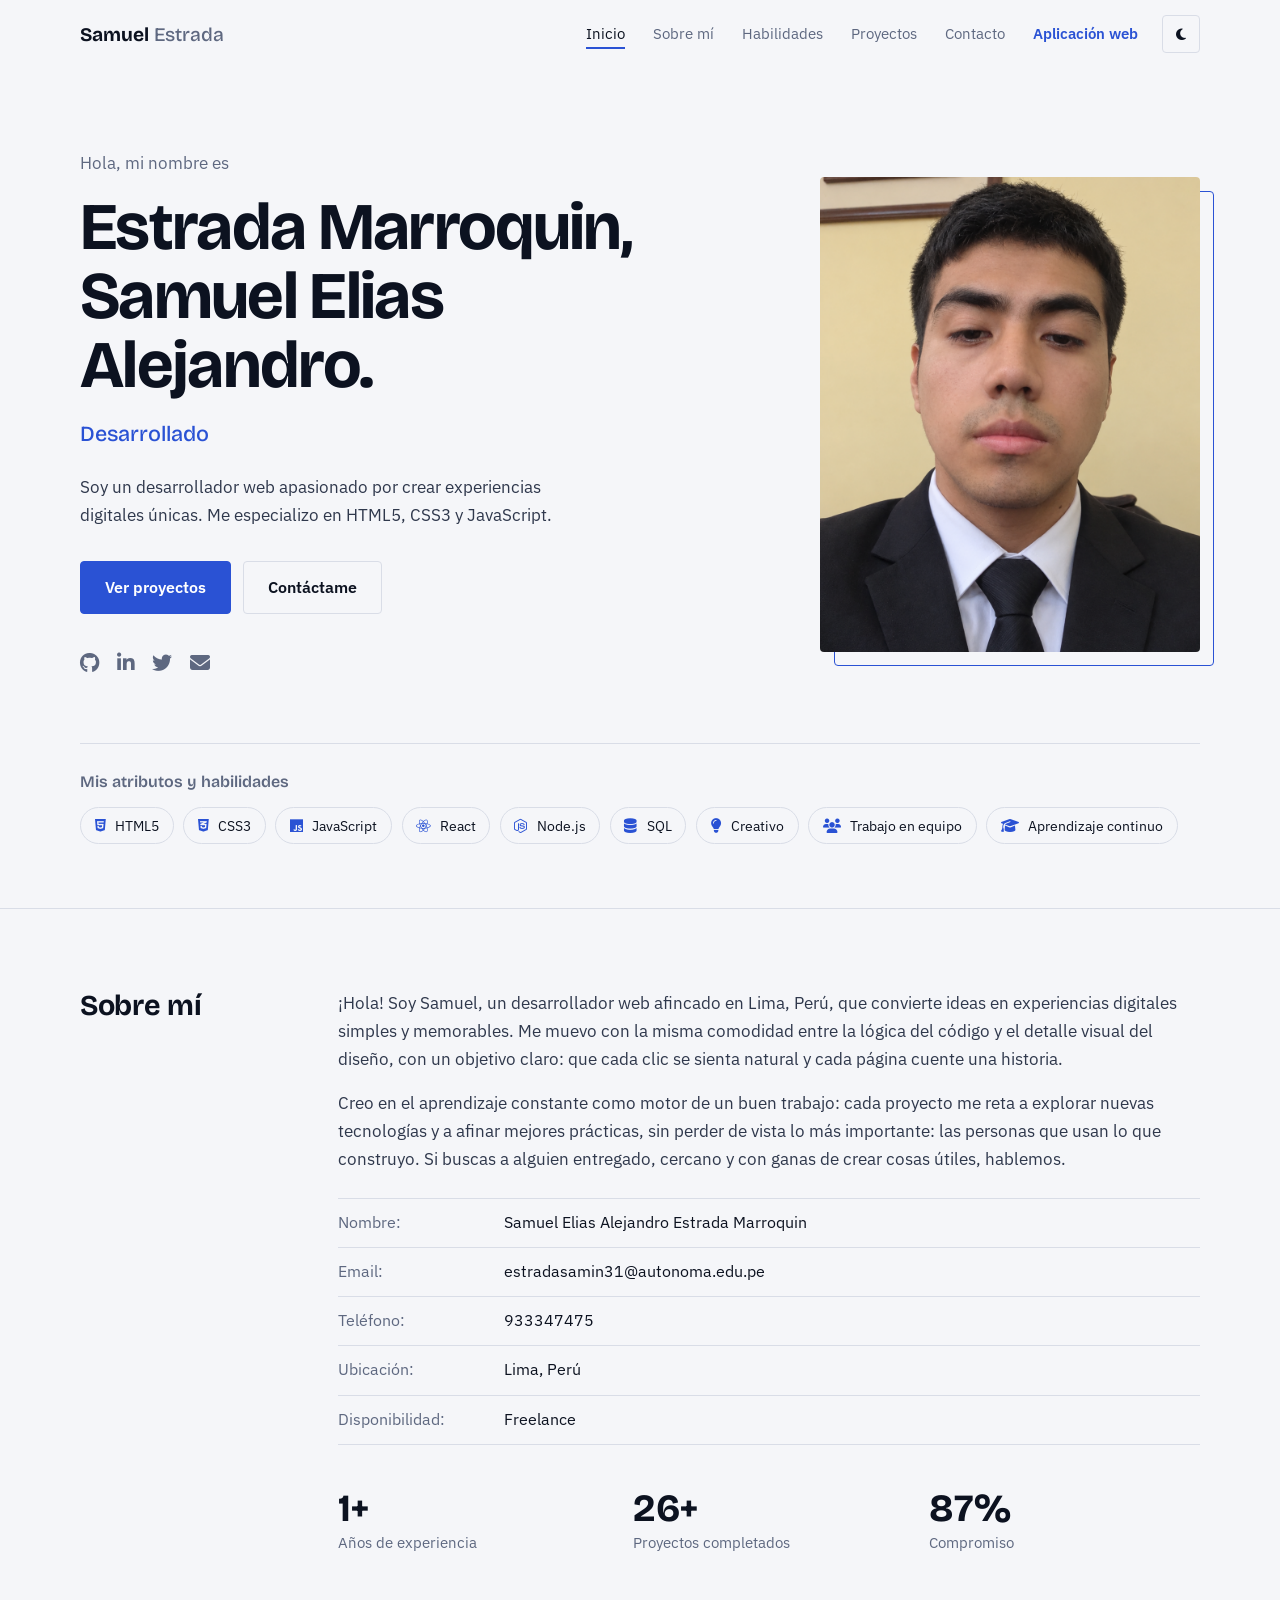
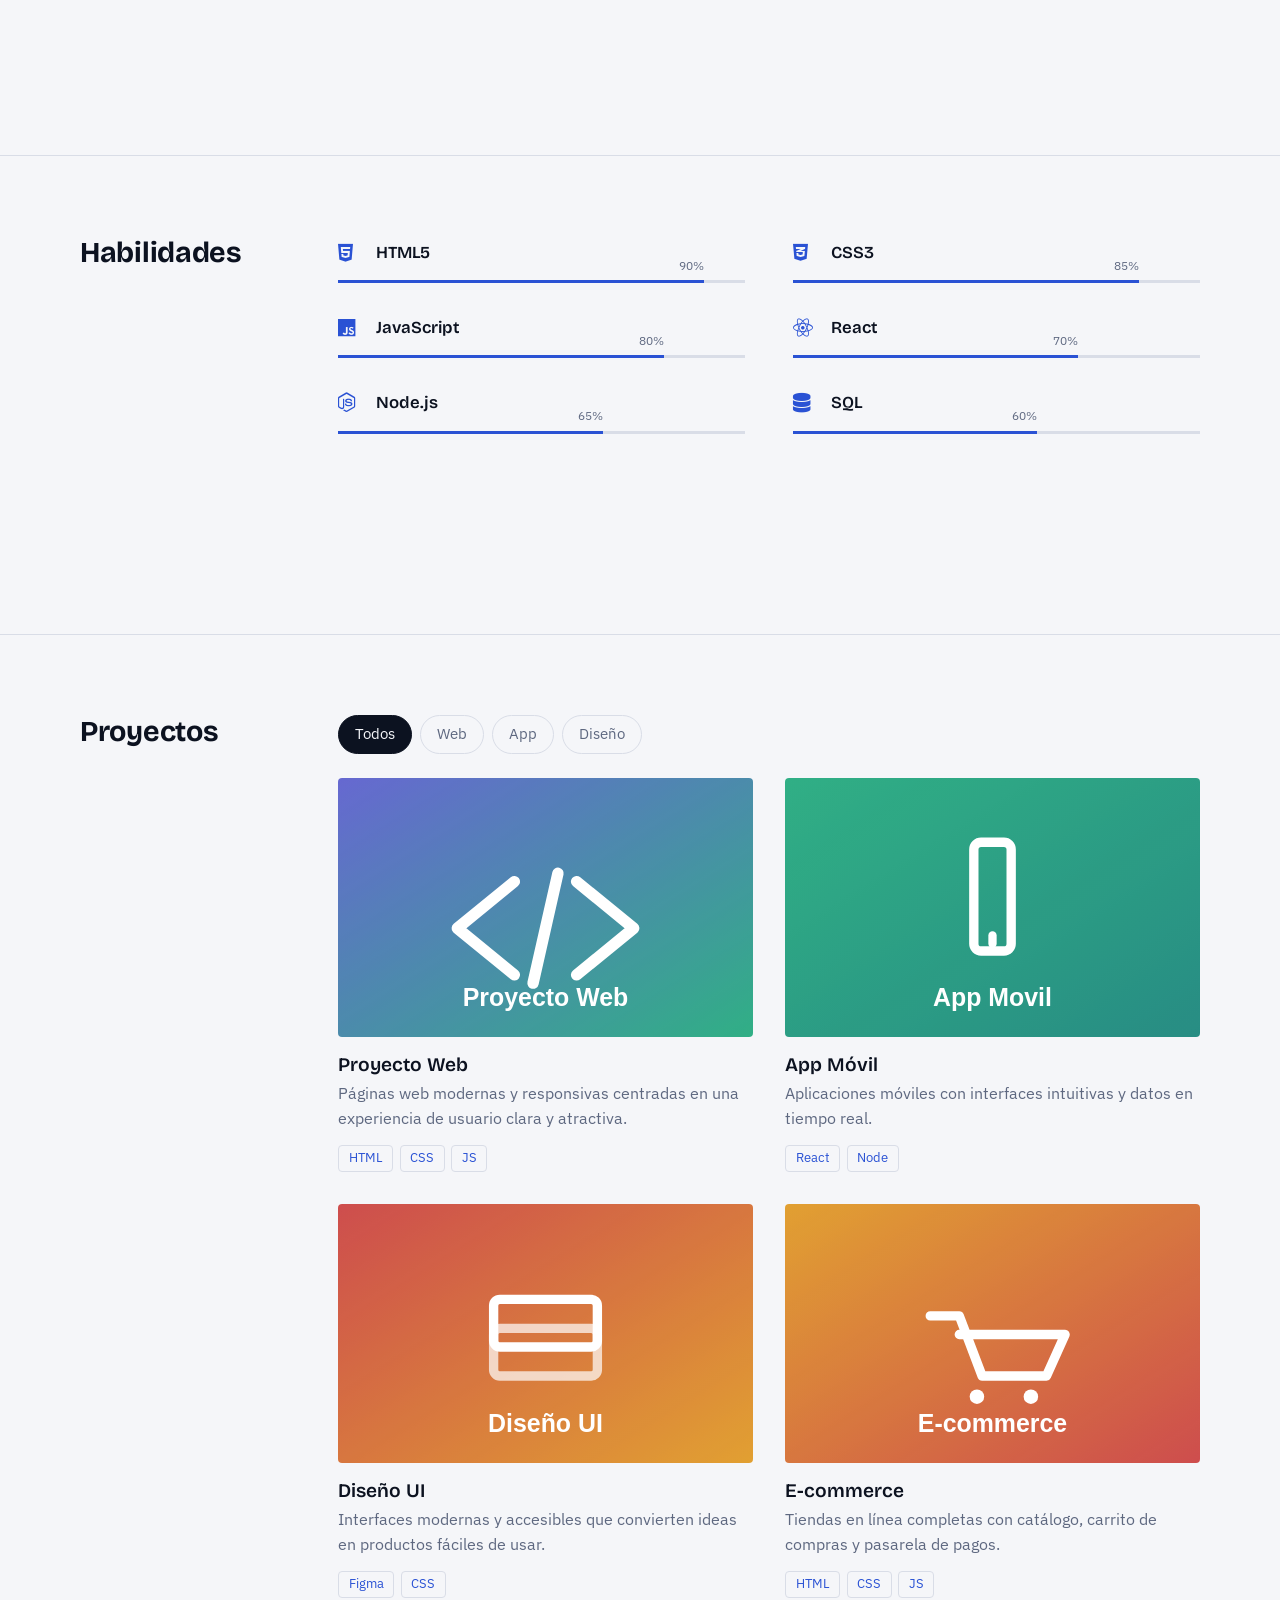
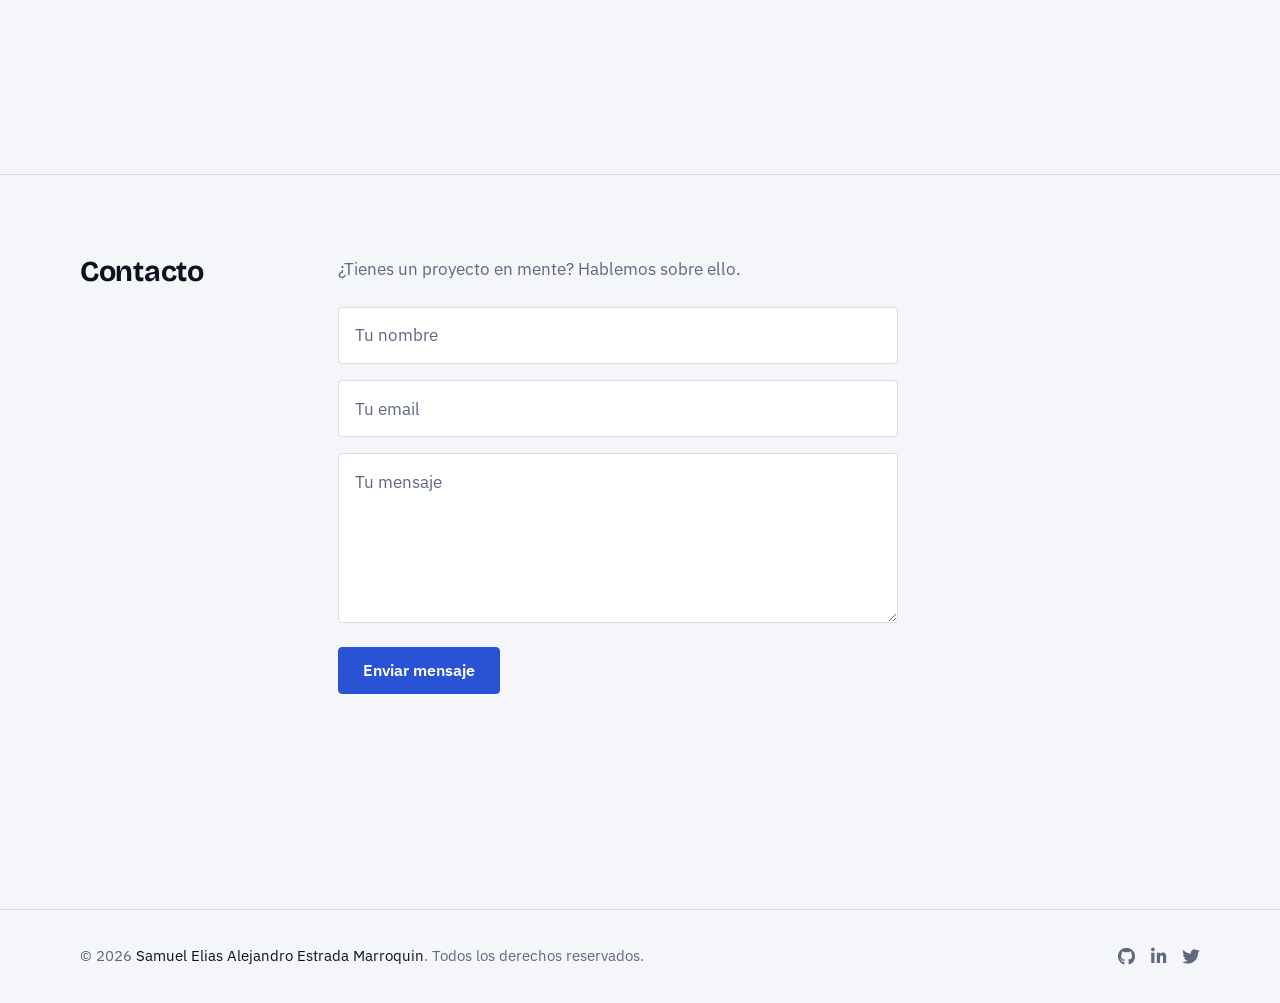
==== index.html @ d301e17f "Add files via upload" ====
<!DOCTYPE html>
<html lang="es">
<head>
  <meta charset="UTF-8">
  <meta name="viewport" content="width=device-width, initial-scale=1.0">
  <meta name="description" content="Portafolio profesional de Samuel Estrada - Desarrollador Web">
  <title>Samuel Estrada | Desarrollador web</title>
  <link rel="stylesheet" href="style.css">
  <link rel="stylesheet" href="https://cdnjs.cloudflare.com/ajax/libs/font-awesome/6.5.1/css/all.min.css">
  <link rel="preconnect" href="https://fonts.googleapis.com">
  <link href="https://fonts.googleapis.com/css2?family=Bricolage+Grotesque:wght@500;700&family=IBM+Plex+Sans:wght@400;500;600&display=swap" rel="stylesheet">
  <script>
    (function () {
      var theme = localStorage.getItem('theme');
      if (!theme && window.matchMedia('(prefers-color-scheme: light)').matches) theme = 'light';
      if (theme) document.documentElement.setAttribute('data-theme', theme);
    })();
  </script>
</head>
<body>
  <header class="header">
    <nav class="navbar container">
      <a href="#inicio" class="logo">Samuel<span>Estrada</span></a>
      <ul class="nav-links" id="nav-links">
        <li><a href="#inicio" class="active">Inicio</a></li>
        <li><a href="#sobre-mi">Sobre mí</a></li>
        <li><a href="#habilidades">Habilidades</a></li>
        <li><a href="#proyectos">Proyectos</a></li>
        <li><a href="#contacto">Contacto</a></li>
        <li><a href="login.php">Aplicación web</a></li>
      </ul>
      <button class="theme-toggle" id="theme-toggle" aria-label="Cambiar entre modo claro y oscuro">
        <i class="fas fa-sun"></i>
      </button>
      <div class="hamburger" id="hamburger">
        <span></span>
        <span></span>
        <span></span>
      </div>
    </nav>
  </header>

  <main>
    <section class="hero" id="inicio">
      <div class="container hero-content">
        <div class="hero-grid">
          <div class="hero-text">
            <p class="hero-subtitle">Hola, mi nombre es</p>
            <h1 class="hero-title">Estrada Marroquin, Samuel Elias Alejandro.</h1>
            <h2 class="hero-subtitle2" id="typewriter"></h2>
            <p class="hero-description">
              Soy un desarrollador web apasionado por crear experiencias digitales únicas.
              Me especializo en HTML5, CSS3 y JavaScript.
            </p>
            <div class="hero-buttons">
              <a href="#proyectos" class="btn btn-primary">Ver proyectos</a>
              <a href="#contacto" class="btn btn-outline">Contáctame</a>
            </div>
            <div class="hero-social">
              <a href="#" aria-label="GitHub"><i class="fab fa-github"></i></a>
              <a href="#" aria-label="LinkedIn"><i class="fab fa-linkedin-in"></i></a>
              <a href="#" aria-label="Twitter"><i class="fab fa-twitter"></i></a>
              <a href="#" aria-label="Correo"><i class="fas fa-envelope"></i></a>
            </div>
          </div>
          <div class="hero-profile">
            <div class="profile-image-container">
              <img src="foto-perfil.png"
                   alt="Foto de perfil de Samuel Elias Alejandro Estrada Marroquin"
                   onerror="this.onerror=null;this.src='data:image/svg+xml;charset=utf-8,%3Csvg xmlns=%27http://www.w3.org/2000/svg%27 width=%27500%27 height=%27500%27 viewBox=%270 0 500 500%27%3E%3Cdefs%3E%3ClinearGradient id=%27g%27 x1=%270%27 y1=%270%27 x2=%271%27 y2=%271%27%3E%3Cstop offset=%270%%27 stop-color=%27%236366f1%27/%3E%3Cstop offset=%27100%%27 stop-color=%27%2310b981%27/%3E%3C/linearGradient%3E%3C/defs%3E%3Crect width=%27500%27 height=%27500%27 fill=%27url(%23g)%27/%3E%3Ctext x=%2750%%27 y=%2750%%27 font-family=%27Arial,sans-serif%27 font-size=%27160%27 fill=%27%23ffffff%27 text-anchor=%27middle%27 dominant-baseline=%27central%27 font-weight=%27bold%27%3ESE%3C/text%3E%3C/svg%3E';">
            </div>
          </div>
        </div>
        <div class="hero-skills" id="hero-skills">
          <h3 class="hero-skills-title">Mis atributos y habilidades</h3>
          <ul class="hero-attributes">
            <li class="skill-chip"><i class="fab fa-html5"></i> HTML5</li>
            <li class="skill-chip"><i class="fab fa-css3-alt"></i> CSS3</li>
            <li class="skill-chip"><i class="fab fa-js"></i> JavaScript</li>
            <li class="skill-chip"><i class="fab fa-react"></i> React</li>
            <li class="skill-chip"><i class="fab fa-node-js"></i> Node.js</li>
            <li class="skill-chip"><i class="fas fa-database"></i> SQL</li>
            <li class="skill-chip"><i class="fas fa-lightbulb"></i> Creativo</li>
            <li class="skill-chip"><i class="fas fa-users"></i> Trabajo en equipo</li>
            <li class="skill-chip"><i class="fas fa-graduation-cap"></i> Aprendizaje continuo</li>
          </ul>
        </div>
      </div>
    </section>

    <section class="about section" id="sobre-mi">
      <div class="container">
        <h2 class="section-title">Sobre mí</h2>
        <div class="about-content">
          <div class="about-text">
            <p>
              ¡Hola! Soy Samuel, un desarrollador web afincado en Lima, Perú, que
              convierte ideas en experiencias digitales simples y memorables. Me muevo
              con la misma comodidad entre la lógica del código y el detalle visual
              del diseño, con un objetivo claro: que cada clic se sienta natural y
              cada página cuente una historia.
            </p>
            <p>
              Creo en el aprendizaje constante como motor de un buen trabajo: cada
              proyecto me reta a explorar nuevas tecnologías y a afinar mejores
              prácticas, sin perder de vista lo más importante: las personas que
              usan lo que construyo. Si buscas a alguien entregado, cercano y con
              ganas de crear cosas útiles, hablemos.
            </p>
            <div class="about-info">
              <div class="info-item">
                <span class="info-label">Nombre:</span>
                <span class="info-value">Samuel Elias Alejandro Estrada Marroquin</span>
              </div>
              <div class="info-item">
                <span class="info-label">Email:</span>
                <span class="info-value">estradasamin31@autonoma.edu.pe</span>
              </div>
              <div class="info-item">
                <span class="info-label">Teléfono:</span>
                <span class="info-value">933347475</span>
              </div>
              <div class="info-item">
                <span class="info-label">Ubicación:</span>
                <span class="info-value">Lima, Perú</span>
              </div>
              <div class="info-item">
                <span class="info-label">Disponibilidad:</span>
                <span class="info-value">Freelance</span>
              </div>
            </div>
          </div>
          <div class="about-stats">
            <div class="stat">
              <h3><span data-count="2">0</span>+</h3>
              <p>Años de experiencia</p>
            </div>
            <div class="stat">
              <h3><span data-count="30">0</span>+</h3>
              <p>Proyectos completados</p>
            </div>
            <div class="stat">
              <h3><span data-count="100">0</span>%</h3>
              <p>Compromiso</p>
            </div>
          </div>
        </div>
      </div>
    </section>

    <section class="skills section" id="habilidades">
      <div class="container">
        <h2 class="section-title">Habilidades</h2>
        <div class="skills-grid">
          <div class="skill-card">
            <div class="skill-icon"><i class="fab fa-html5"></i></div>
            <h3>HTML5</h3>
            <div class="progress-bar">
              <div class="progress" data-progress="90%">90%</div>
            </div>
          </div>
          <div class="skill-card">
            <div class="skill-icon"><i class="fab fa-css3-alt"></i></div>
            <h3>CSS3</h3>
            <div class="progress-bar">
              <div class="progress" data-progress="85%">85%</div>
            </div>
          </div>
          <div class="skill-card">
            <div class="skill-icon"><i class="fab fa-js"></i></div>
            <h3>JavaScript</h3>
            <div class="progress-bar">
              <div class="progress" data-progress="80%">80%</div>
            </div>
          </div>
          <div class="skill-card">
            <div class="skill-icon"><i class="fab fa-react"></i></div>
            <h3>React</h3>
            <div class="progress-bar">
              <div class="progress" data-progress="70%">70%</div>
            </div>
          </div>
          <div class="skill-card">
            <div class="skill-icon"><i class="fab fa-node-js"></i></div>
            <h3>Node.js</h3>
            <div class="progress-bar">
              <div class="progress" data-progress="65%">65%</div>
            </div>
          </div>
          <div class="skill-card">
            <div class="skill-icon"><i class="fas fa-database"></i></div>
            <h3>SQL</h3>
            <div class="progress-bar">
              <div class="progress" data-progress="60%">60%</div>
            </div>
          </div>
        </div>
      </div>
    </section>

    <section class="projects section" id="proyectos">
      <div class="container">
        <h2 class="section-title">Proyectos</h2>
        <div class="filter-buttons">
          <button class="filter-btn active" data-filter="todos">Todos</button>
          <button class="filter-btn" data-filter="web">Web</button>
          <button class="filter-btn" data-filter="app">App</button>
          <button class="filter-btn" data-filter="diseño">Diseño</button>
        </div>
        <div class="projects-grid">
          <div class="project-card" data-category="web">
            <div class="project-image">
              <img src="data:image/svg+xml;charset=utf-8,%3Csvg%20xmlns%3D'http%3A%2F%2Fwww.w3.org%2F2000%2Fsvg'%20width%3D'400'%20height%3D'250'%20viewBox%3D'0%200%20400%20250'%3E%3Cdefs%3E%3ClinearGradient%20id%3D'g'%20x1%3D'0'%20y1%3D'0'%20x2%3D'1'%20y2%3D'1'%3E%3Cstop%20offset%3D'0%25'%20stop-color%3D'%236366f1'%2F%3E%3Cstop%20offset%3D'100%25'%20stop-color%3D'%2310b981'%2F%3E%3C%2FlinearGradient%3E%3C%2Fdefs%3E%3Crect%20width%3D'400'%20height%3D'250'%20fill%3D'url(%23g)'%2F%3E%3Cpath%20d%3D'M170%20100%20L115%20145%20L170%20190'%20stroke%3D'%23ffffff'%20stroke-width%3D'11'%20fill%3D'none'%20stroke-linecap%3D'round'%20stroke-linejoin%3D'round'%2F%3E%3Cpath%20d%3D'M230%20100%20L285%20145%20L230%20190'%20stroke%3D'%23ffffff'%20stroke-width%3D'11'%20fill%3D'none'%20stroke-linecap%3D'round'%20stroke-linejoin%3D'round'%2F%3E%3Cpath%20d%3D'M212%2092%20L188%20198'%20stroke%3D'%23ffffff'%20stroke-width%3D'11'%20stroke-linecap%3D'round'%2F%3E%3Ctext%20x%3D'50%25'%20y%3D'220'%20font-family%3D'Arial%2Csans-serif'%20font-size%3D'24'%20fill%3D'%23ffffff'%20text-anchor%3D'middle'%20font-weight%3D'bold'%3EProyecto%20Web%3C%2Ftext%3E%3C%2Fsvg%3E" alt="Proyecto Web">
              <div class="project-overlay">
                <div class="overlay-links">
                  <a href="#" aria-label="Ver código"><i class="fab fa-github"></i></a>
                  <a href="#" aria-label="Ver demo"><i class="fas fa-external-link-alt"></i></a>
                </div>
              </div>
            </div>
            <div class="project-info">
              <h3>Proyecto Web</h3>
              <p>Páginas web modernas y responsivas centradas en una experiencia de usuario clara y atractiva.</p>
              <div class="project-tags">
                <span>HTML</span><span>CSS</span><span>JS</span>
              </div>
            </div>
          </div>
          <div class="project-card" data-category="app">
            <div class="project-image">
              <img src="data:image/svg+xml;charset=utf-8,%3Csvg%20xmlns%3D'http%3A%2F%2Fwww.w3.org%2F2000%2Fsvg'%20width%3D'400'%20height%3D'250'%20viewBox%3D'0%200%20400%20250'%3E%3Cdefs%3E%3ClinearGradient%20id%3D'g'%20x1%3D'0'%20y1%3D'0'%20x2%3D'1'%20y2%3D'1'%3E%3Cstop%20offset%3D'0%25'%20stop-color%3D'%2310b981'%2F%3E%3Cstop%20offset%3D'100%25'%20stop-color%3D'%230d9488'%2F%3E%3C%2FlinearGradient%3E%3C%2Fdefs%3E%3Crect%20width%3D'400'%20height%3D'250'%20fill%3D'url(%23g)'%2F%3E%3Crect%20x%3D'182'%20y%3D'62'%20width%3D'36'%20height%3D'105'%20rx%3D'7'%20fill%3D'none'%20stroke%3D'%23ffffff'%20stroke-width%3D'9'%2F%3E%3Cline%20x1%3D'200'%20y1%3D'152'%20x2%3D'200'%20y2%3D'160'%20stroke%3D'%23ffffff'%20stroke-width%3D'8'%20stroke-linecap%3D'round'%2F%3E%3Ctext%20x%3D'50%25'%20y%3D'220'%20font-family%3D'Arial%2Csans-serif'%20font-size%3D'24'%20fill%3D'%23ffffff'%20text-anchor%3D'middle'%20font-weight%3D'bold'%3EApp%20Movil%3C%2Ftext%3E%3C%2Fsvg%3E" alt="App Móvil">
              <div class="project-overlay">
                <div class="overlay-links">
                  <a href="#" aria-label="Ver código"><i class="fab fa-github"></i></a>
                  <a href="#" aria-label="Ver demo"><i class="fas fa-external-link-alt"></i></a>
                </div>
              </div>
            </div>
            <div class="project-info">
              <h3>App Móvil</h3>
              <p>Aplicaciones móviles con interfaces intuitivas y datos en tiempo real.</p>
              <div class="project-tags">
                <span>React</span><span>Node</span>
              </div>
            </div>
          </div>
          <div class="project-card" data-category="diseño">
            <div class="project-image">
              <img src="data:image/svg+xml;charset=utf-8,%3Csvg%20xmlns%3D'http%3A%2F%2Fwww.w3.org%2F2000%2Fsvg'%20width%3D'400'%20height%3D'250'%20viewBox%3D'0%200%20400%20250'%3E%3Cdefs%3E%3ClinearGradient%20id%3D'g'%20x1%3D'0'%20y1%3D'0'%20x2%3D'1'%20y2%3D'1'%3E%3Cstop%20offset%3D'0%25'%20stop-color%3D'%23ef4444'%2F%3E%3Cstop%20offset%3D'100%25'%20stop-color%3D'%23f59e0b'%2F%3E%3C%2FlinearGradient%3E%3C%2Fdefs%3E%3Crect%20width%3D'400'%20height%3D'250'%20fill%3D'url(%23g)'%2F%3E%3Crect%20x%3D'150'%20y%3D'92'%20width%3D'100'%20height%3D'46'%20rx%3D'6'%20fill%3D'none'%20stroke%3D'%23ffffff'%20stroke-width%3D'9'%2F%3E%3Crect%20x%3D'150'%20y%3D'120'%20width%3D'100'%20height%3D'46'%20rx%3D'6'%20fill%3D'none'%20stroke%3D'%23ffffff'%20stroke-width%3D'9'%20opacity%3D'0.7'%2F%3E%3Ctext%20x%3D'50%25'%20y%3D'220'%20font-family%3D'Arial%2Csans-serif'%20font-size%3D'24'%20fill%3D'%23ffffff'%20text-anchor%3D'middle'%20font-weight%3D'bold'%3EDise%C3%B1o%20UI%3C%2Ftext%3E%3C%2Fsvg%3E" alt="Diseño UI">
              <div class="project-overlay">
                <div class="overlay-links">
                  <a href="#" aria-label="Ver código"><i class="fab fa-github"></i></a>
                  <a href="#" aria-label="Ver demo"><i class="fas fa-external-link-alt"></i></a>
                </div>
              </div>
            </div>
            <div class="project-info">
              <h3>Diseño UI</h3>
              <p>Interfaces modernas y accesibles que convierten ideas en productos fáciles de usar.</p>
              <div class="project-tags">
                <span>Figma</span><span>CSS</span>
              </div>
            </div>
          </div>
          <div class="project-card" data-category="web">
            <div class="project-image">
              <img src="data:image/svg+xml;charset=utf-8,%3Csvg%20xmlns%3D'http%3A%2F%2Fwww.w3.org%2F2000%2Fsvg'%20width%3D'400'%20height%3D'250'%20viewBox%3D'0%200%20400%20250'%3E%3Cdefs%3E%3ClinearGradient%20id%3D'g'%20x1%3D'0'%20y1%3D'0'%20x2%3D'1'%20y2%3D'1'%3E%3Cstop%20offset%3D'0%25'%20stop-color%3D'%23f59e0b'%2F%3E%3Cstop%20offset%3D'100%25'%20stop-color%3D'%23ef4444'%2F%3E%3C%2FlinearGradient%3E%3C%2Fdefs%3E%3Crect%20width%3D'400'%20height%3D'250'%20fill%3D'url(%23g)'%2F%3E%3Cpath%20d%3D'M140%20108%20h28%20l22%2058%20h62%20l18%20-40%20h-102'%20fill%3D'none'%20stroke%3D'%23ffffff'%20stroke-width%3D'9'%20stroke-linecap%3D'round'%20stroke-linejoin%3D'round'%2F%3E%3Ccircle%20cx%3D'185'%20cy%3D'186'%20r%3D'7'%20fill%3D'%23ffffff'%2F%3E%3Ccircle%20cx%3D'237'%20cy%3D'186'%20r%3D'7'%20fill%3D'%23ffffff'%2F%3E%3Ctext%20x%3D'50%25'%20y%3D'220'%20font-family%3D'Arial%2Csans-serif'%20font-size%3D'24'%20fill%3D'%23ffffff'%20text-anchor%3D'middle'%20font-weight%3D'bold'%3EE-commerce%3C%2Ftext%3E%3C%2Fsvg%3E" alt="E-commerce">
              <div class="project-overlay">
                <div class="overlay-links">
                  <a href="#" aria-label="Ver código"><i class="fab fa-github"></i></a>
                  <a href="#" aria-label="Ver demo"><i class="fas fa-external-link-alt"></i></a>
                </div>
              </div>
            </div>
            <div class="project-info">
              <h3>E-commerce</h3>
              <p>Tiendas en línea completas con catálogo, carrito de compras y pasarela de pagos.</p>
              <div class="project-tags">
                <span>HTML</span><span>CSS</span><span>JS</span>
              </div>
            </div>
          </div>
        </div>
      </div>
    </section>

    <section class="contact section" id="contacto">
      <div class="container">
        <h2 class="section-title">Contacto</h2>
        <p class="contact-subtitle">¿Tienes un proyecto en mente? Hablemos sobre ello.</p>
        <form class="contact-form" id="contact-form">
          <div class="form-group">
            <input type="text" id="nombre" placeholder="Tu nombre" required>
          </div>
          <div class="form-group">
            <input type="email" id="email" placeholder="Tu email" required>
          </div>
          <div class="form-group">
            <textarea id="mensaje" placeholder="Tu mensaje" rows="5" required></textarea>
          </div>
          <button type="submit" class="btn btn-primary">Enviar mensaje</button>
          <p class="form-message" id="form-message"></p>
        </form>
      </div>
    </section>
  </main>

  <footer class="footer">
    <div class="container">
      <p>&copy; 2026 <span>Samuel Elias Alejandro Estrada Marroquin</span>. Todos los derechos reservados.</p>
      <div class="footer-social">
        <a href="#" aria-label="GitHub"><i class="fab fa-github"></i></a>
        <a href="#" aria-label="LinkedIn"><i class="fab fa-linkedin-in"></i></a>
        <a href="#" aria-label="Twitter"><i class="fab fa-twitter"></i></a>
      </div>
    </div>
  </footer>

  <button class="scroll-top" id="scroll-top" aria-label="Volver arriba">
    <i class="fas fa-arrow-up"></i>
  </button>

  <script src="script.js"></script>
</body>
</html>
---- style.css ----
/* Portafolio · Samuel Estrada */
:root{
  --bg:#0c1220; --surface:#131b2e; --line:#26324b;
  --heading:#f3f5fa; --text:#c4cbdb; --muted:#8893ab;
  --accent:#8fb0ff; --on-accent:#0c1220;
  --font-display:'Bricolage Grotesque','Segoe UI',system-ui,sans-serif;
  --font-body:'IBM Plex Sans','Segoe UI',system-ui,sans-serif;
  --r:4px; --w:1120px;
}
[data-theme="light"]{
  --bg:#f5f6f9; --surface:#ffffff; --line:#d9dde7;
  --heading:#0c1220; --text:#2f384c; --muted:#5e6880;
  --accent:#2a52d4; --on-accent:#ffffff;
}
*{margin:0;padding:0;box-sizing:border-box}
html{scroll-behavior:smooth;scroll-padding-top:72px}
body{font:400 1.0625rem/1.65 var(--font-body);background:var(--bg);color:var(--text);-webkit-font-smoothing:antialiased}
a{color:inherit;text-decoration:none}
ul{list-style:none}
img{max-width:100%;display:block}
:focus-visible{outline:2px solid var(--accent);outline-offset:3px}
.container{width:min(var(--w),100% - 3rem);margin-inline:auto}

/* Cabecera */
.header{position:sticky;top:0;z-index:50;background:var(--bg);border-bottom:1px solid transparent}
.header.scrolled{border-bottom-color:var(--line)}
.navbar{display:flex;align-items:center;gap:1.5rem;height:68px}
.logo{font:700 1.2rem var(--font-display);color:var(--heading);margin-right:auto}
.logo span{font-weight:500;color:var(--muted);margin-left:.3rem}
.nav-links{display:flex;gap:1.75rem;font-size:.95rem}
.nav-links a{color:var(--muted);padding:.25rem 0;border-bottom:2px solid transparent}
.nav-links a:hover,.nav-links a.active{color:var(--heading);border-bottom-color:var(--accent)}
.nav-links li:last-child a{color:var(--accent);font-weight:600}
.theme-toggle{background:none;border:1px solid var(--line);color:var(--heading);width:38px;height:38px;border-radius:var(--r);cursor:pointer}
.hamburger{display:none;flex-direction:column;gap:5px;cursor:pointer;padding:6px}
.hamburger span{width:22px;height:2px;background:var(--heading);transition:transform .2s}

/* Portada */
.hero{padding:5rem 0 4rem}
.hero-grid{display:grid;grid-template-columns:1.5fr 1fr;gap:4rem;align-items:center}
.hero-subtitle{color:var(--muted);margin-bottom:1rem}
.hero-title{font:700 clamp(2.4rem,5.2vw,4.4rem)/1.04 var(--font-display);color:var(--heading);letter-spacing:-.025em;margin-bottom:1.25rem}
.hero-subtitle2{font:500 1.35rem var(--font-display);color:var(--accent);min-height:2rem;margin-bottom:1.25rem}
.hero-description{max-width:52ch;margin-bottom:2rem}
.hero-buttons{display:flex;flex-wrap:wrap;gap:.75rem;margin-bottom:2rem}
.btn{display:inline-block;padding:.8rem 1.5rem;border-radius:var(--r);font-weight:600;font-size:.98rem;border:1px solid var(--accent);cursor:pointer;font-family:inherit}
.btn-primary{background:var(--accent);color:var(--on-accent)}
.btn-primary:hover{filter:brightness(1.08)}
.btn-outline{background:none;color:var(--heading);border-color:var(--line)}
.btn-outline:hover{border-color:var(--accent)}
.hero-social{display:flex;gap:1.1rem;font-size:1.25rem}
.hero-social a{color:var(--muted)}
.hero-social a:hover{color:var(--accent)}
.profile-image-container{position:relative;aspect-ratio:4/5;max-width:380px;margin-left:auto;border-radius:var(--r);background:var(--surface)}
.profile-image-container::after{content:"";position:absolute;inset:14px -14px -14px 14px;border:1px solid var(--accent);border-radius:var(--r);z-index:0}
.profile-image-container img{position:relative;z-index:1;width:100%;height:100%;object-fit:cover;border-radius:var(--r)}
.hero-skills{margin-top:4rem;padding-top:1.75rem;border-top:1px solid var(--line)}
.hero-skills-title{font:600 1rem var(--font-display);color:var(--muted);margin-bottom:1rem}
.hero-attributes{display:flex;flex-wrap:wrap;gap:.6rem}
.skill-chip{border:1px solid var(--line);padding:.35rem .85rem;border-radius:999px;font-size:.9rem;color:var(--heading)}
.skill-chip i{color:var(--accent);margin-right:.4rem}

/* Secciones: título a la izquierda, contenido a la derecha */
.section{padding:5rem 0;border-top:1px solid var(--line)}
.section>.container{display:grid;grid-template-columns:210px 1fr;column-gap:3rem;row-gap:1.5rem}
.section>.container>*{grid-column:2}
.section>.container>.section-title{grid-column:1;grid-row:1/span 6;position:sticky;top:96px;align-self:start}
.section-title{font:700 1.8rem/1.15 var(--font-display);color:var(--heading);letter-spacing:-.01em}

/* Sobre mí */
.about-content{display:grid;gap:2.5rem}
.about-text p+p{margin-top:1rem}
.about-info{margin-top:1.5rem;border-top:1px solid var(--line)}
.info-item{display:grid;grid-template-columns:150px 1fr;gap:1rem;padding:.7rem 0;border-bottom:1px solid var(--line);font-size:.98rem}
.info-label{color:var(--muted)}
.info-value{color:var(--heading)}
.about-stats{display:grid;grid-template-columns:repeat(3,1fr);gap:1.5rem}
.stat h3{font:700 2.4rem var(--font-display);color:var(--heading)}
.stat p{color:var(--muted);font-size:.92rem}

/* Habilidades */
.skills-grid{display:grid;grid-template-columns:repeat(2,1fr);gap:1.75rem 3rem}
.skill-card{display:grid;grid-template-columns:auto 1fr;align-items:center;column-gap:.8rem;row-gap:.7rem}
.skill-icon{color:var(--accent);font-size:1.25rem;width:1.6rem}
.skill-card h3{font:600 1.05rem var(--font-display);color:var(--heading)}
.progress-bar{grid-column:1/-1;height:3px;background:var(--line);position:relative;overflow:visible}
.progress{height:100%;width:0;background:var(--accent);position:relative;transition:width 1s ease;font-size:0}
.progress::after{content:attr(data-progress);position:absolute;right:0;bottom:8px;font-size:.78rem;color:var(--muted)}

/* Proyectos */
.filter-buttons{display:flex;flex-wrap:wrap;gap:.5rem}
.filter-btn{background:none;border:1px solid var(--line);color:var(--muted);padding:.4rem 1rem;border-radius:999px;font:inherit;font-size:.92rem;cursor:pointer}
.filter-btn:hover{color:var(--heading)}
.filter-btn.active{background:var(--heading);border-color:var(--heading);color:var(--bg)}
.projects-grid{display:grid;grid-template-columns:repeat(2,1fr);gap:2rem}
.project-card.hide{display:none}
.project-image{position:relative;aspect-ratio:16/10;overflow:hidden;border-radius:var(--r);background:var(--surface)}
.project-image img{width:100%;height:100%;object-fit:cover;filter:saturate(.75)}
.project-overlay{position:absolute;inset:0;display:flex;align-items:flex-end;justify-content:flex-end;padding:.9rem;opacity:0;background:linear-gradient(to top,rgba(12,18,32,.75),transparent 60%);transition:opacity .2s}
.project-card:hover .project-overlay,.project-card:focus-within .project-overlay{opacity:1}
.overlay-links{display:flex;gap:.6rem}
.overlay-links a{display:grid;place-items:center;width:36px;height:36px;border-radius:var(--r);background:var(--bg);color:var(--heading)}
.project-info{padding-top:1rem}
.project-info h3{font:600 1.2rem var(--font-display);color:var(--heading);margin-bottom:.3rem}
.project-info p{font-size:.97rem;color:var(--muted)}
.project-tags{display:flex;flex-wrap:wrap;gap:.4rem;margin-top:.8rem}
.project-tags span{font-size:.82rem;color:var(--accent);border:1px solid var(--line);padding:.1rem .6rem;border-radius:var(--r)}

/* Contacto */
.contact-subtitle{color:var(--muted)}
.contact-form{display:grid;gap:1rem;max-width:560px}
.contact-form input,.contact-form textarea{width:100%;padding:.85rem 1rem;background:var(--surface);border:1px solid var(--line);border-radius:var(--r);color:var(--heading);font:inherit}
.contact-form input::placeholder,.contact-form textarea::placeholder{color:var(--muted)}
.contact-form input:focus,.contact-form textarea:focus{outline:none;border-color:var(--accent)}
.contact-form .btn{justify-self:start}
.form-message{min-height:1.4rem;font-size:.95rem}

/* Pie y botón de subir */
.footer{border-top:1px solid var(--line);padding:2rem 0;font-size:.92rem;color:var(--muted)}
.footer .container{display:flex;flex-wrap:wrap;gap:1rem;justify-content:space-between;align-items:center}
.footer span{color:var(--heading)}
.footer-social{display:flex;gap:1rem;font-size:1.1rem}
.footer-social a:hover{color:var(--accent)}
.scroll-top{position:fixed;right:1.25rem;bottom:1.25rem;width:42px;height:42px;border-radius:var(--r);border:1px solid var(--line);background:var(--surface);color:var(--heading);cursor:pointer;opacity:0;pointer-events:none;transition:opacity .2s}
.scroll-top.visible{opacity:1;pointer-events:auto}

/* Adaptable */
@media (max-width:900px){
  .section>.container{display:block}
  .section>.container>*+*{margin-top:1.5rem}
  .section>.container>.section-title{position:static;margin-bottom:1.75rem}
  .hero-grid{grid-template-columns:1fr;gap:3rem}
  .profile-image-container{margin:0 14px 0 0;max-width:300px}
  .hamburger{display:flex}
  .nav-links{display:none;position:absolute;top:68px;left:0;right:0;flex-direction:column;gap:0;background:var(--bg);border-bottom:1px solid var(--line);padding:.5rem 1.5rem 1rem}
  .nav-links.open{display:flex}
  .nav-links a{display:block;padding:.7rem 0}
  .skills-grid,.projects-grid{grid-template-columns:1fr}
  .info-item{grid-template-columns:110px 1fr}
}
@media (prefers-reduced-motion:reduce){
  html{scroll-behavior:auto}
  *{transition:none !important}
}
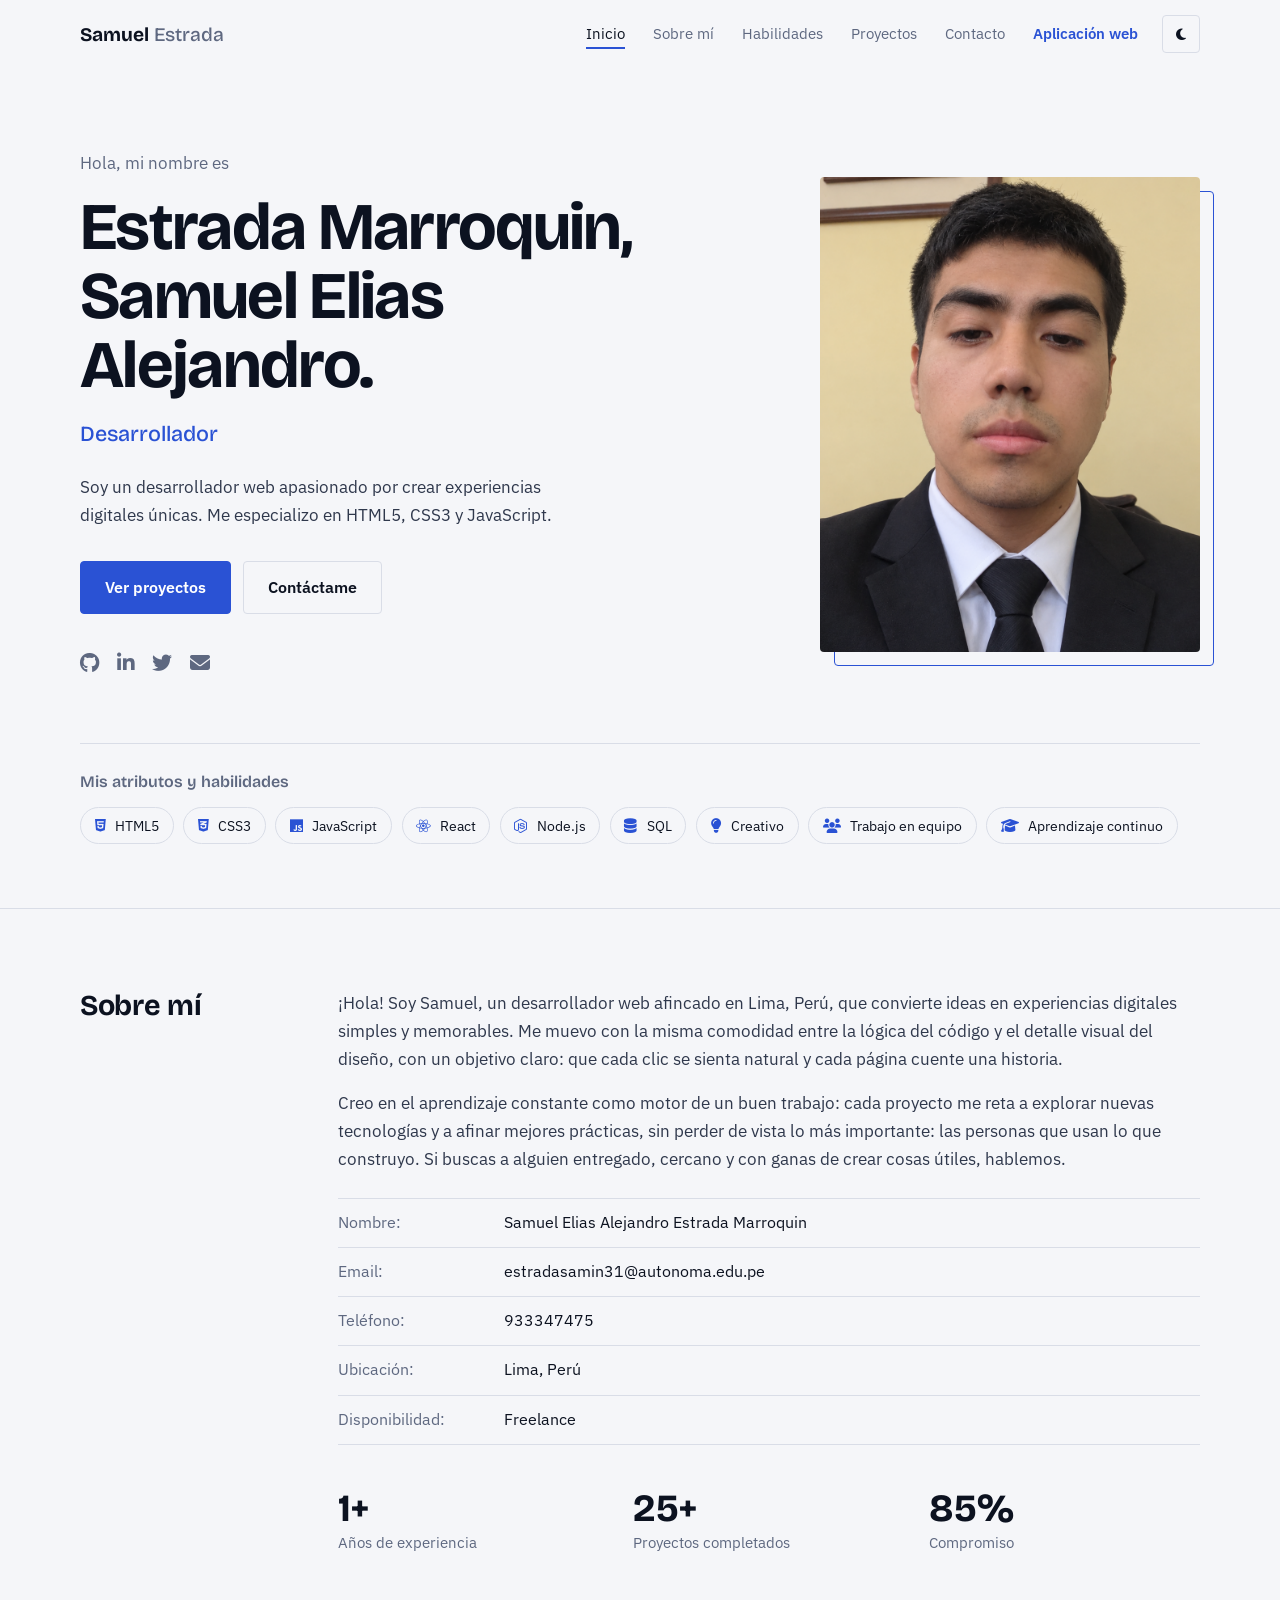
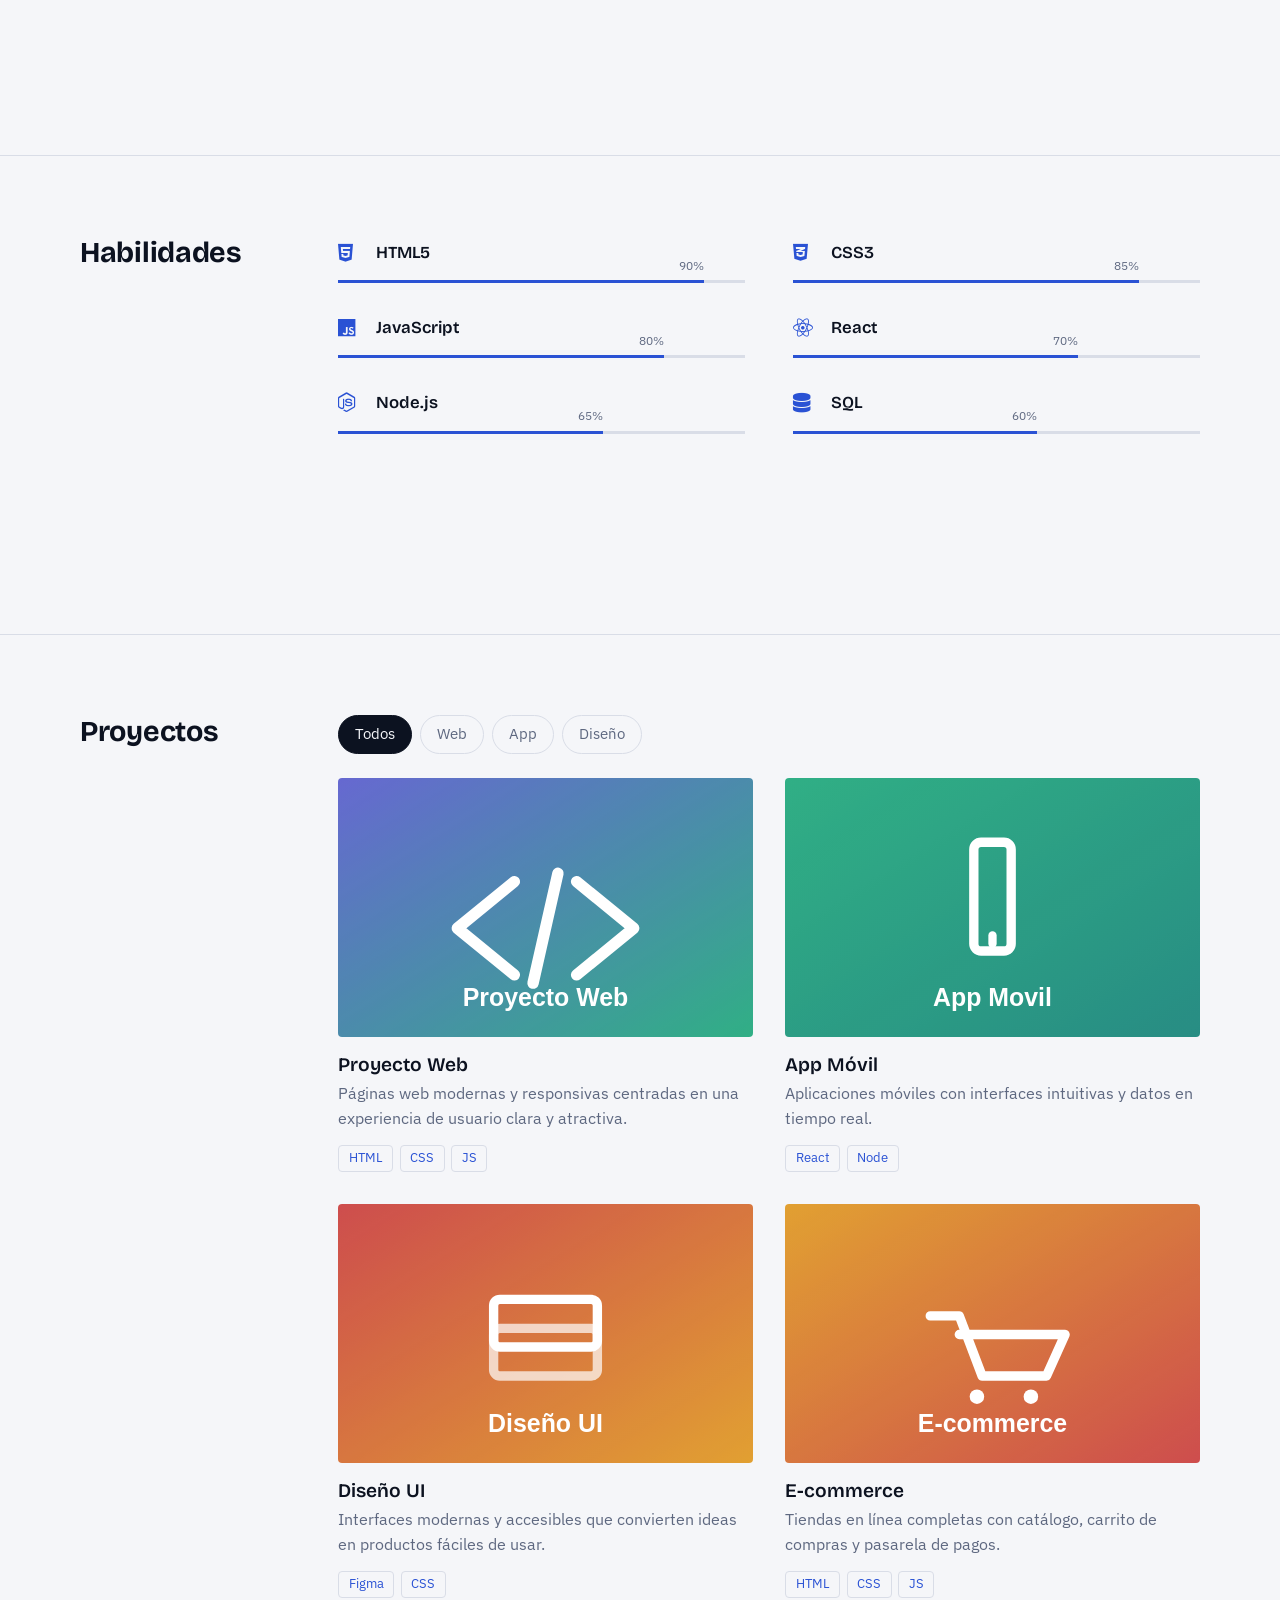
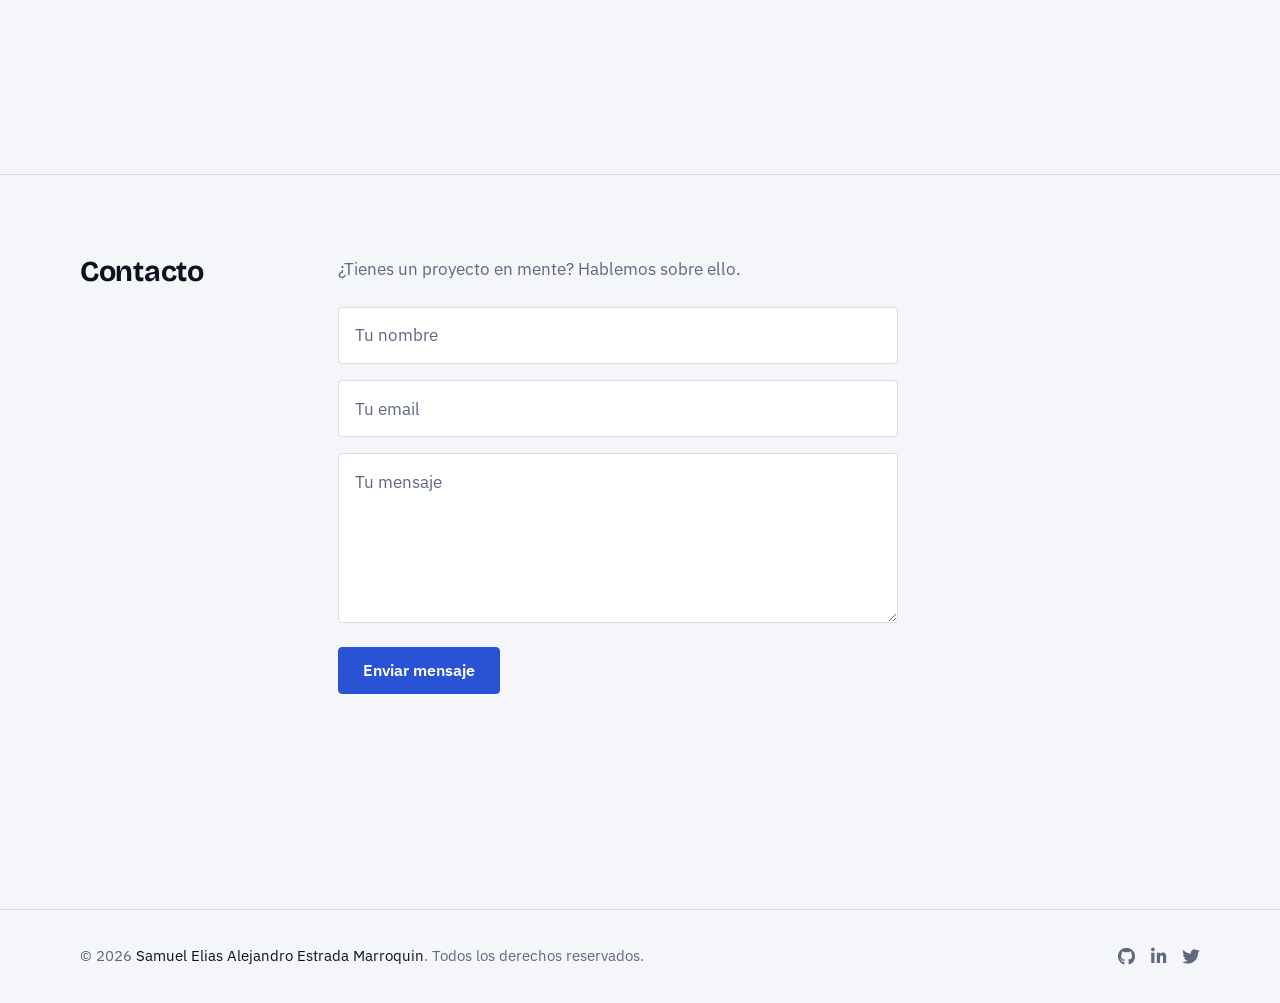
==== commit a4b44f8e: "Update link to web application in index.html" ====
--- a/index.html
+++ b/index.html
@@ -27,7 +27,7 @@
         <li><a href="#habilidades">Habilidades</a></li>
         <li><a href="#proyectos">Proyectos</a></li>
         <li><a href="#contacto">Contacto</a></li>
-        <li><a href="login.php">Aplicación web</a></li>
+        <li><a href="https://samuelestrada.infinityfreeapp.com/Frontend-main/login.php">Aplicación web</a></li>
       </ul>
       <button class="theme-toggle" id="theme-toggle" aria-label="Cambiar entre modo claro y oscuro">
         <i class="fas fa-sun"></i>
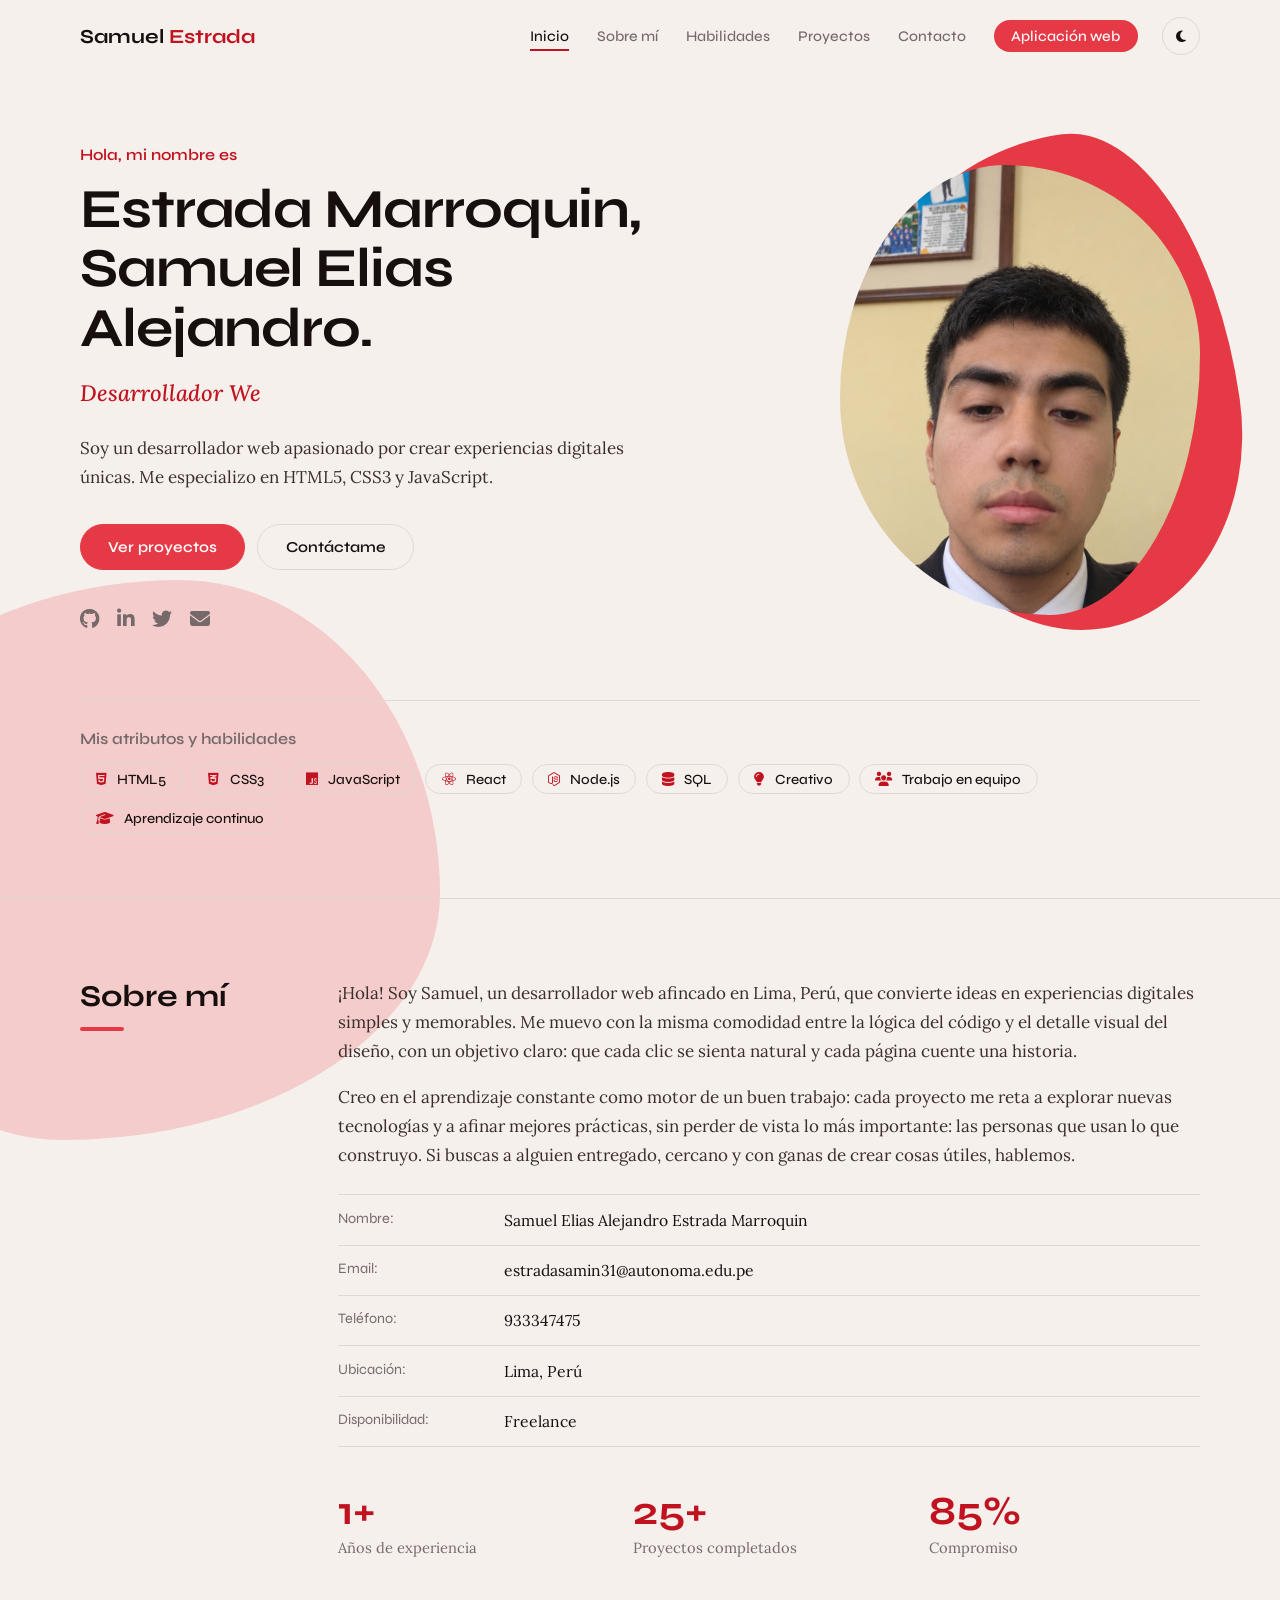
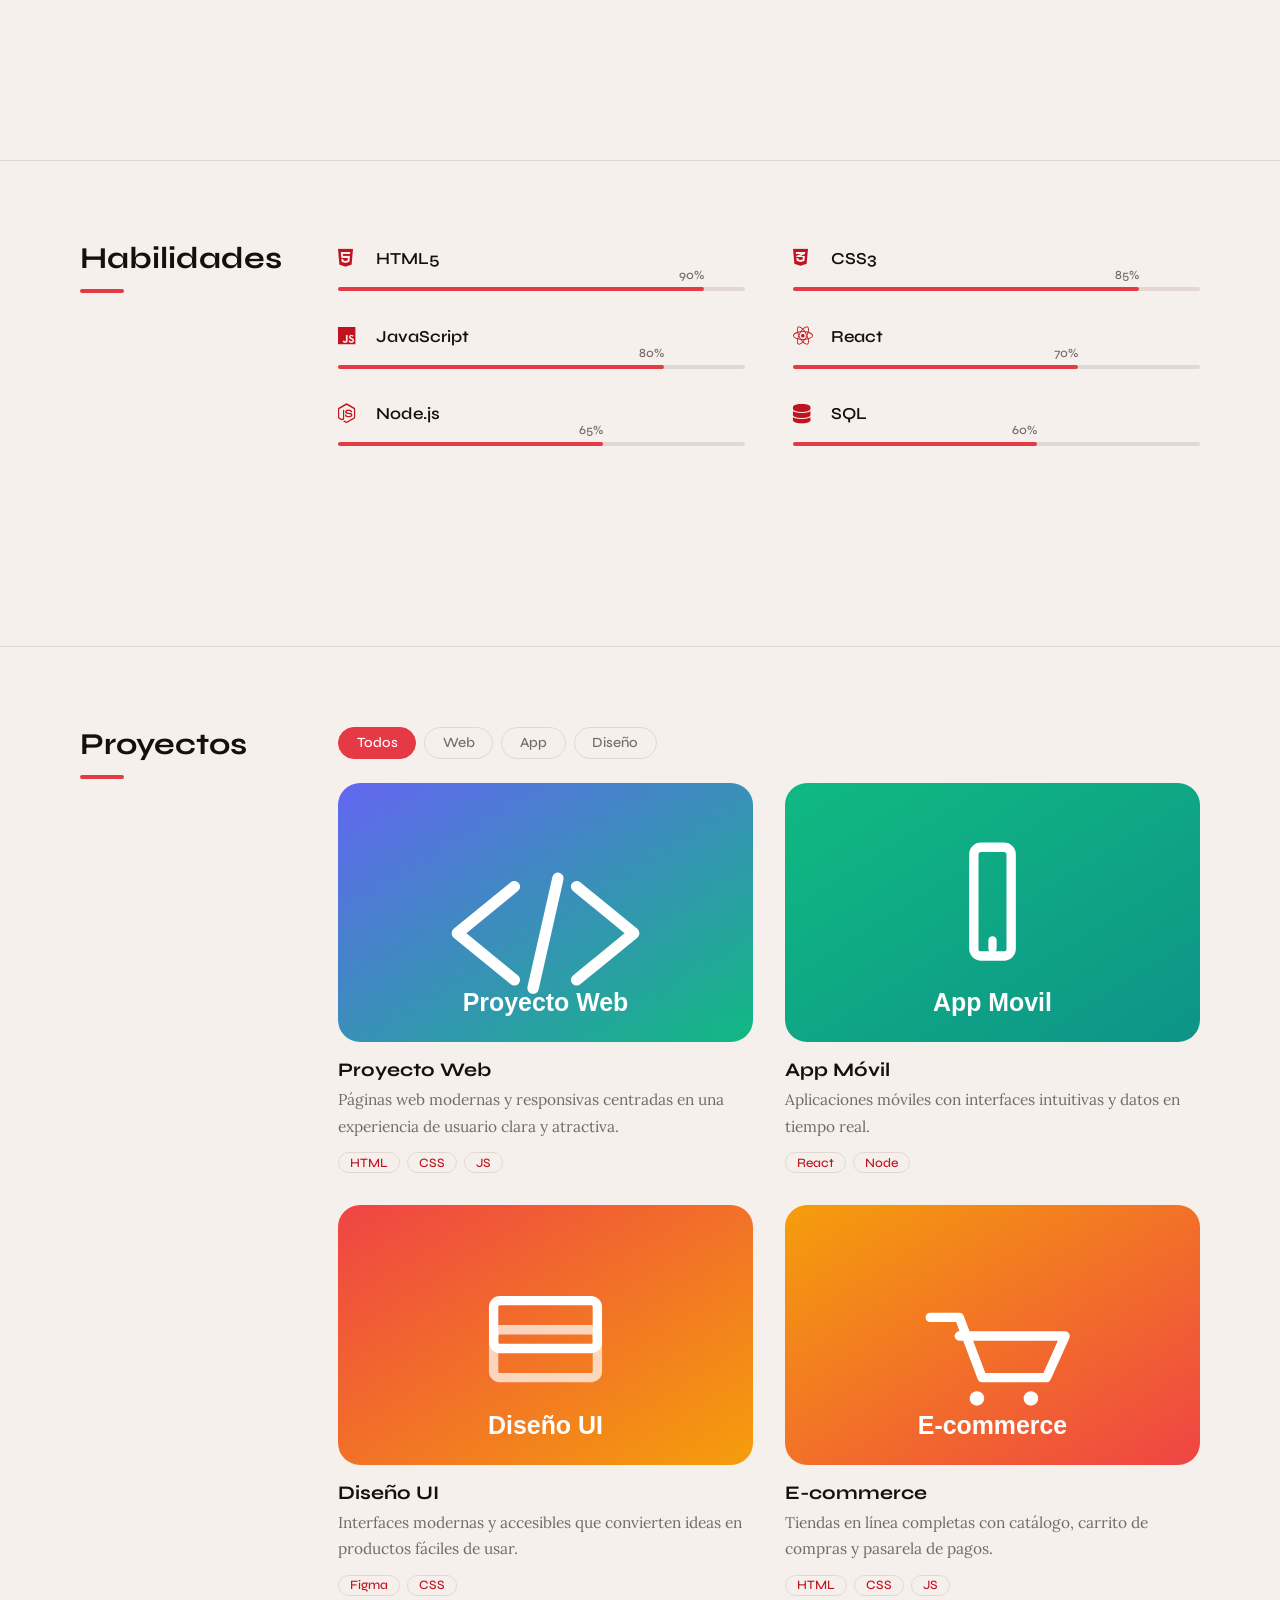
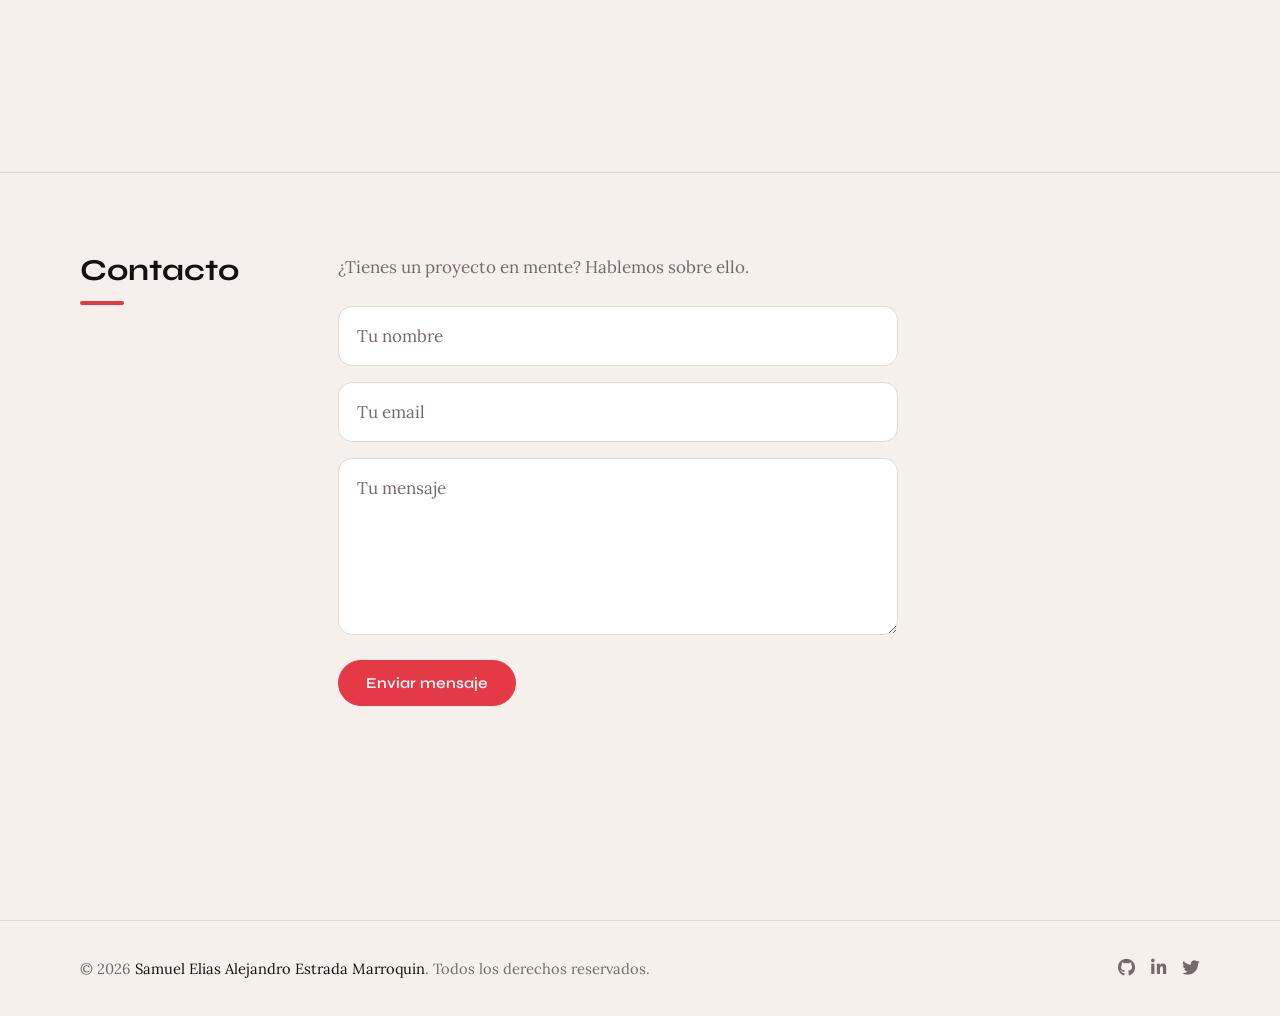
==== commit 8a734c66: "Add files via upload" ====
--- a/index.html
+++ b/index.html
@@ -8,7 +8,7 @@
   <link rel="stylesheet" href="style.css">
   <link rel="stylesheet" href="https://cdnjs.cloudflare.com/ajax/libs/font-awesome/6.5.1/css/all.min.css">
   <link rel="preconnect" href="https://fonts.googleapis.com">
-  <link href="https://fonts.googleapis.com/css2?family=Bricolage+Grotesque:wght@500;700&family=IBM+Plex+Sans:wght@400;500;600&display=swap" rel="stylesheet">
+  <link href="https://fonts.googleapis.com/css2?family=Lora:ital,wght@0,400;0,500;1,500&family=Syne:wght@500;600;700&display=swap" rel="stylesheet">
   <script>
     (function () {
       var theme = localStorage.getItem('theme');
@@ -27,7 +27,7 @@
         <li><a href="#habilidades">Habilidades</a></li>
         <li><a href="#proyectos">Proyectos</a></li>
         <li><a href="#contacto">Contacto</a></li>
-        <li><a href="https://samuelestrada.infinityfreeapp.com/Frontend-main/login.php">Aplicación web</a></li>
+        <li><a href="login.php">Aplicación web</a></li>
       </ul>
       <button class="theme-toggle" id="theme-toggle" aria-label="Cambiar entre modo claro y oscuro">
         <i class="fas fa-sun"></i>
--- a/style.css
+++ b/style.css
@@ -1,20 +1,23 @@
-/* Portafolio · Samuel Estrada */
+/* Portafolio · Samuel Estrada — negro y rojo, formas orgánicas */
 :root{
-  --bg:#0c1220; --surface:#131b2e; --line:#26324b;
-  --heading:#f3f5fa; --text:#c4cbdb; --muted:#8893ab;
-  --accent:#8fb0ff; --on-accent:#0c1220;
-  --font-display:'Bricolage Grotesque','Segoe UI',system-ui,sans-serif;
-  --font-body:'IBM Plex Sans','Segoe UI',system-ui,sans-serif;
-  --r:4px; --w:1120px;
+  --bg:#0a0a0b; --surface:#151416; --line:#2b2a2c;
+  --heading:#ffffff; --text:#d8d2d0; --muted:#9a9294;
+  --accent:#ff5a5f; --blob:#e63946; --blob-soft:#4a0c14; --on-accent:#ffffff;
+  --font-display:'Syne','Segoe UI',system-ui,sans-serif;
+  --font-body:'Lora',Georgia,'Times New Roman',serif;
+  --font-ui:'Syne','Segoe UI',system-ui,sans-serif;
+  --w:1120px;
 }
 [data-theme="light"]{
-  --bg:#f5f6f9; --surface:#ffffff; --line:#d9dde7;
-  --heading:#0c1220; --text:#2f384c; --muted:#5e6880;
-  --accent:#2a52d4; --on-accent:#ffffff;
+  --bg:#f6f0ec; --surface:#ffffff; --line:#e3d7d2;
+  --heading:#170f0e; --text:#3a2e2c; --muted:#76696a;
+  --accent:#c1121f; --blob:#e63946; --blob-soft:#f3c4c4; --on-accent:#ffffff;
 }
 *{margin:0;padding:0;box-sizing:border-box}
-html{scroll-behavior:smooth;scroll-padding-top:72px}
-body{font:400 1.0625rem/1.65 var(--font-body);background:var(--bg);color:var(--text);-webkit-font-smoothing:antialiased}
+html{scroll-behavior:smooth;scroll-padding-top:76px}
+body{font:400 1.0625rem/1.72 var(--font-body);background:var(--bg);color:var(--text);position:relative;overflow-x:hidden;-webkit-font-smoothing:antialiased}
+/* forma orgánica de fondo, abajo a la izquierda */
+body::before{content:"";position:fixed;z-index:-1;left:-180px;bottom:-240px;width:620px;height:560px;background:var(--blob-soft);border-radius:58% 42% 61% 39% / 47% 56% 44% 53%;opacity:.8}
 a{color:inherit;text-decoration:none}
 ul{list-style:none}
 img{max-width:100%;display:block}
@@ -24,94 +27,96 @@
 /* Cabecera */
 .header{position:sticky;top:0;z-index:50;background:var(--bg);border-bottom:1px solid transparent}
 .header.scrolled{border-bottom-color:var(--line)}
-.navbar{display:flex;align-items:center;gap:1.5rem;height:68px}
-.logo{font:700 1.2rem var(--font-display);color:var(--heading);margin-right:auto}
-.logo span{font-weight:500;color:var(--muted);margin-left:.3rem}
-.nav-links{display:flex;gap:1.75rem;font-size:.95rem}
+.navbar{display:flex;align-items:center;gap:1.5rem;height:72px}
+.logo{font:700 1.25rem var(--font-display);color:var(--heading);margin-right:auto}
+.logo span{color:var(--accent);margin-left:.3rem}
+.nav-links{display:flex;gap:1.75rem;font:500 .92rem var(--font-ui)}
 .nav-links a{color:var(--muted);padding:.25rem 0;border-bottom:2px solid transparent}
 .nav-links a:hover,.nav-links a.active{color:var(--heading);border-bottom-color:var(--accent)}
-.nav-links li:last-child a{color:var(--accent);font-weight:600}
-.theme-toggle{background:none;border:1px solid var(--line);color:var(--heading);width:38px;height:38px;border-radius:var(--r);cursor:pointer}
+.nav-links li:last-child a{color:var(--on-accent);background:var(--blob);padding:.45rem 1.1rem;border-radius:999px;border:0}
+.theme-toggle{background:none;border:1px solid var(--line);color:var(--heading);width:38px;height:38px;border-radius:50%;cursor:pointer}
 .hamburger{display:none;flex-direction:column;gap:5px;cursor:pointer;padding:6px}
 .hamburger span{width:22px;height:2px;background:var(--heading);transition:transform .2s}
 
 /* Portada */
-.hero{padding:5rem 0 4rem}
-.hero-grid{display:grid;grid-template-columns:1.5fr 1fr;gap:4rem;align-items:center}
-.hero-subtitle{color:var(--muted);margin-bottom:1rem}
-.hero-title{font:700 clamp(2.4rem,5.2vw,4.4rem)/1.04 var(--font-display);color:var(--heading);letter-spacing:-.025em;margin-bottom:1.25rem}
-.hero-subtitle2{font:500 1.35rem var(--font-display);color:var(--accent);min-height:2rem;margin-bottom:1.25rem}
-.hero-description{max-width:52ch;margin-bottom:2rem}
+.hero{padding:4.5rem 0 4rem;position:relative}
+.hero-grid{display:grid;grid-template-columns:1.35fr 1fr;gap:3.5rem;align-items:center}
+.hero-subtitle{color:var(--accent);font:600 1rem var(--font-ui);margin-bottom:1rem}
+.hero-title{font:700 clamp(2rem,4.3vw,3.6rem)/1.08 var(--font-display);color:var(--heading);letter-spacing:-.02em;margin-bottom:1.25rem}
+.hero-subtitle2{font:italic 500 1.4rem var(--font-body);color:var(--accent);min-height:2.2rem;margin-bottom:1.25rem}
+.hero-description{max-width:50ch;margin-bottom:2rem}
 .hero-buttons{display:flex;flex-wrap:wrap;gap:.75rem;margin-bottom:2rem}
-.btn{display:inline-block;padding:.8rem 1.5rem;border-radius:var(--r);font-weight:600;font-size:.98rem;border:1px solid var(--accent);cursor:pointer;font-family:inherit}
-.btn-primary{background:var(--accent);color:var(--on-accent)}
-.btn-primary:hover{filter:brightness(1.08)}
+.btn{display:inline-block;padding:.8rem 1.7rem;border-radius:999px;font:600 .95rem var(--font-ui);border:1.5px solid var(--blob);cursor:pointer}
+.btn-primary{background:var(--blob);color:var(--on-accent)}
+.btn-primary:hover{filter:brightness(1.1)}
 .btn-outline{background:none;color:var(--heading);border-color:var(--line)}
-.btn-outline:hover{border-color:var(--accent)}
+.btn-outline:hover{border-color:var(--blob)}
 .hero-social{display:flex;gap:1.1rem;font-size:1.25rem}
 .hero-social a{color:var(--muted)}
 .hero-social a:hover{color:var(--accent)}
-.profile-image-container{position:relative;aspect-ratio:4/5;max-width:380px;margin-left:auto;border-radius:var(--r);background:var(--surface)}
-.profile-image-container::after{content:"";position:absolute;inset:14px -14px -14px 14px;border:1px solid var(--accent);border-radius:var(--r);z-index:0}
-.profile-image-container img{position:relative;z-index:1;width:100%;height:100%;object-fit:cover;border-radius:var(--r)}
+.hero-profile{position:relative}
+.profile-image-container{position:relative;width:min(360px,100%);aspect-ratio:4/5;margin-left:auto}
+.profile-image-container::before{content:"";position:absolute;inset:-6% -10% -4% 8%;background:var(--blob);border-radius:62% 38% 46% 54% / 44% 58% 42% 56%;transform:rotate(-8deg)}
+.profile-image-container img{position:relative;width:100%;height:100%;object-fit:cover;object-position:top;border-radius:46% 54% 42% 58% / 52% 42% 58% 48%}
 .hero-skills{margin-top:4rem;padding-top:1.75rem;border-top:1px solid var(--line)}
-.hero-skills-title{font:600 1rem var(--font-display);color:var(--muted);margin-bottom:1rem}
+.hero-skills-title{font:600 1rem var(--font-ui);color:var(--muted);margin-bottom:1rem}
 .hero-attributes{display:flex;flex-wrap:wrap;gap:.6rem}
-.skill-chip{border:1px solid var(--line);padding:.35rem .85rem;border-radius:999px;font-size:.9rem;color:var(--heading)}
-.skill-chip i{color:var(--accent);margin-right:.4rem}
+.skill-chip{border:1px solid var(--line);padding:.35rem .95rem;border-radius:999px;font:500 .88rem var(--font-ui);color:var(--heading)}
+.skill-chip i{color:var(--accent);margin-right:.45rem}
 
-/* Secciones: título a la izquierda, contenido a la derecha */
+/* Secciones: título a la izquierda */
 .section{padding:5rem 0;border-top:1px solid var(--line)}
 .section>.container{display:grid;grid-template-columns:210px 1fr;column-gap:3rem;row-gap:1.5rem}
 .section>.container>*{grid-column:2}
-.section>.container>.section-title{grid-column:1;grid-row:1/span 6;position:sticky;top:96px;align-self:start}
-.section-title{font:700 1.8rem/1.15 var(--font-display);color:var(--heading);letter-spacing:-.01em}
+.section>.container>.section-title{grid-column:1;grid-row:1/span 6;position:sticky;top:100px;align-self:start}
+.section-title{font:700 1.9rem/1.15 var(--font-display);color:var(--heading)}
+.section-title::after{content:"";display:block;width:44px;height:4px;border-radius:4px;background:var(--blob);margin-top:.8rem}
 
 /* Sobre mí */
 .about-content{display:grid;gap:2.5rem}
 .about-text p+p{margin-top:1rem}
 .about-info{margin-top:1.5rem;border-top:1px solid var(--line)}
 .info-item{display:grid;grid-template-columns:150px 1fr;gap:1rem;padding:.7rem 0;border-bottom:1px solid var(--line);font-size:.98rem}
-.info-label{color:var(--muted)}
+.info-label{color:var(--muted);font-family:var(--font-ui);font-size:.9rem}
 .info-value{color:var(--heading)}
 .about-stats{display:grid;grid-template-columns:repeat(3,1fr);gap:1.5rem}
-.stat h3{font:700 2.4rem var(--font-display);color:var(--heading)}
+.stat h3{font:700 2.5rem var(--font-display);color:var(--accent)}
 .stat p{color:var(--muted);font-size:.92rem}
 
 /* Habilidades */
 .skills-grid{display:grid;grid-template-columns:repeat(2,1fr);gap:1.75rem 3rem}
 .skill-card{display:grid;grid-template-columns:auto 1fr;align-items:center;column-gap:.8rem;row-gap:.7rem}
 .skill-icon{color:var(--accent);font-size:1.25rem;width:1.6rem}
-.skill-card h3{font:600 1.05rem var(--font-display);color:var(--heading)}
-.progress-bar{grid-column:1/-1;height:3px;background:var(--line);position:relative;overflow:visible}
-.progress{height:100%;width:0;background:var(--accent);position:relative;transition:width 1s ease;font-size:0}
-.progress::after{content:attr(data-progress);position:absolute;right:0;bottom:8px;font-size:.78rem;color:var(--muted)}
+.skill-card h3{font:600 1.05rem var(--font-ui);color:var(--heading)}
+.progress-bar{grid-column:1/-1;height:4px;border-radius:4px;background:var(--line);position:relative}
+.progress{height:100%;width:0;border-radius:4px;background:var(--blob);position:relative;transition:width 1s ease;font-size:0}
+.progress::after{content:attr(data-progress);position:absolute;right:0;bottom:9px;font:500 .78rem var(--font-ui);color:var(--muted)}
 
 /* Proyectos */
 .filter-buttons{display:flex;flex-wrap:wrap;gap:.5rem}
-.filter-btn{background:none;border:1px solid var(--line);color:var(--muted);padding:.4rem 1rem;border-radius:999px;font:inherit;font-size:.92rem;cursor:pointer}
+.filter-btn{background:none;border:1px solid var(--line);color:var(--muted);padding:.4rem 1.1rem;border-radius:999px;font:500 .88rem var(--font-ui);cursor:pointer}
 .filter-btn:hover{color:var(--heading)}
-.filter-btn.active{background:var(--heading);border-color:var(--heading);color:var(--bg)}
+.filter-btn.active{background:var(--blob);border-color:var(--blob);color:var(--on-accent)}
 .projects-grid{display:grid;grid-template-columns:repeat(2,1fr);gap:2rem}
 .project-card.hide{display:none}
-.project-image{position:relative;aspect-ratio:16/10;overflow:hidden;border-radius:var(--r);background:var(--surface)}
-.project-image img{width:100%;height:100%;object-fit:cover;filter:saturate(.75)}
-.project-overlay{position:absolute;inset:0;display:flex;align-items:flex-end;justify-content:flex-end;padding:.9rem;opacity:0;background:linear-gradient(to top,rgba(12,18,32,.75),transparent 60%);transition:opacity .2s}
+.project-image{position:relative;aspect-ratio:16/10;overflow:hidden;border-radius:22px;background:var(--surface)}
+.project-image img{width:100%;height:100%;object-fit:cover}
+.project-overlay{position:absolute;inset:0;display:flex;align-items:flex-end;justify-content:flex-end;padding:.9rem;opacity:0;background:linear-gradient(to top,rgba(10,10,11,.8),transparent 60%);transition:opacity .2s}
 .project-card:hover .project-overlay,.project-card:focus-within .project-overlay{opacity:1}
 .overlay-links{display:flex;gap:.6rem}
-.overlay-links a{display:grid;place-items:center;width:36px;height:36px;border-radius:var(--r);background:var(--bg);color:var(--heading)}
+.overlay-links a{display:grid;place-items:center;width:38px;height:38px;border-radius:50%;background:var(--blob);color:#fff}
 .project-info{padding-top:1rem}
-.project-info h3{font:600 1.2rem var(--font-display);color:var(--heading);margin-bottom:.3rem}
+.project-info h3{font:700 1.2rem var(--font-display);color:var(--heading);margin-bottom:.3rem}
 .project-info p{font-size:.97rem;color:var(--muted)}
 .project-tags{display:flex;flex-wrap:wrap;gap:.4rem;margin-top:.8rem}
-.project-tags span{font-size:.82rem;color:var(--accent);border:1px solid var(--line);padding:.1rem .6rem;border-radius:var(--r)}
+.project-tags span{font:500 .8rem var(--font-ui);color:var(--accent);border:1px solid var(--line);padding:.1rem .7rem;border-radius:999px}
 
 /* Contacto */
 .contact-subtitle{color:var(--muted)}
 .contact-form{display:grid;gap:1rem;max-width:560px}
-.contact-form input,.contact-form textarea{width:100%;padding:.85rem 1rem;background:var(--surface);border:1px solid var(--line);border-radius:var(--r);color:var(--heading);font:inherit}
+.contact-form input,.contact-form textarea{width:100%;padding:.9rem 1.1rem;background:var(--surface);border:1px solid var(--line);border-radius:14px;color:var(--heading);font:inherit}
 .contact-form input::placeholder,.contact-form textarea::placeholder{color:var(--muted)}
-.contact-form input:focus,.contact-form textarea:focus{outline:none;border-color:var(--accent)}
+.contact-form input:focus,.contact-form textarea:focus{outline:none;border-color:var(--blob)}
 .contact-form .btn{justify-self:start}
 .form-message{min-height:1.4rem;font-size:.95rem}
 
@@ -121,7 +126,7 @@
 .footer span{color:var(--heading)}
 .footer-social{display:flex;gap:1rem;font-size:1.1rem}
 .footer-social a:hover{color:var(--accent)}
-.scroll-top{position:fixed;right:1.25rem;bottom:1.25rem;width:42px;height:42px;border-radius:var(--r);border:1px solid var(--line);background:var(--surface);color:var(--heading);cursor:pointer;opacity:0;pointer-events:none;transition:opacity .2s}
+.scroll-top{position:fixed;right:1.25rem;bottom:1.25rem;width:44px;height:44px;border-radius:50%;border:0;background:var(--blob);color:#fff;cursor:pointer;opacity:0;pointer-events:none;transition:opacity .2s}
 .scroll-top.visible{opacity:1;pointer-events:auto}
 
 /* Adaptable */
@@ -130,11 +135,12 @@
   .section>.container>*+*{margin-top:1.5rem}
   .section>.container>.section-title{position:static;margin-bottom:1.75rem}
   .hero-grid{grid-template-columns:1fr;gap:3rem}
-  .profile-image-container{margin:0 14px 0 0;max-width:300px}
+  .profile-image-container{margin:0 auto 0 0;width:min(300px,86%)}
   .hamburger{display:flex}
-  .nav-links{display:none;position:absolute;top:68px;left:0;right:0;flex-direction:column;gap:0;background:var(--bg);border-bottom:1px solid var(--line);padding:.5rem 1.5rem 1rem}
+  .nav-links{display:none;position:absolute;top:72px;left:0;right:0;flex-direction:column;gap:0;background:var(--bg);border-bottom:1px solid var(--line);padding:.5rem 1.5rem 1rem}
   .nav-links.open{display:flex}
   .nav-links a{display:block;padding:.7rem 0}
+  .nav-links li:last-child a{display:inline-block;margin-top:.4rem;padding:.5rem 1.2rem}
   .skills-grid,.projects-grid{grid-template-columns:1fr}
   .info-item{grid-template-columns:110px 1fr}
 }
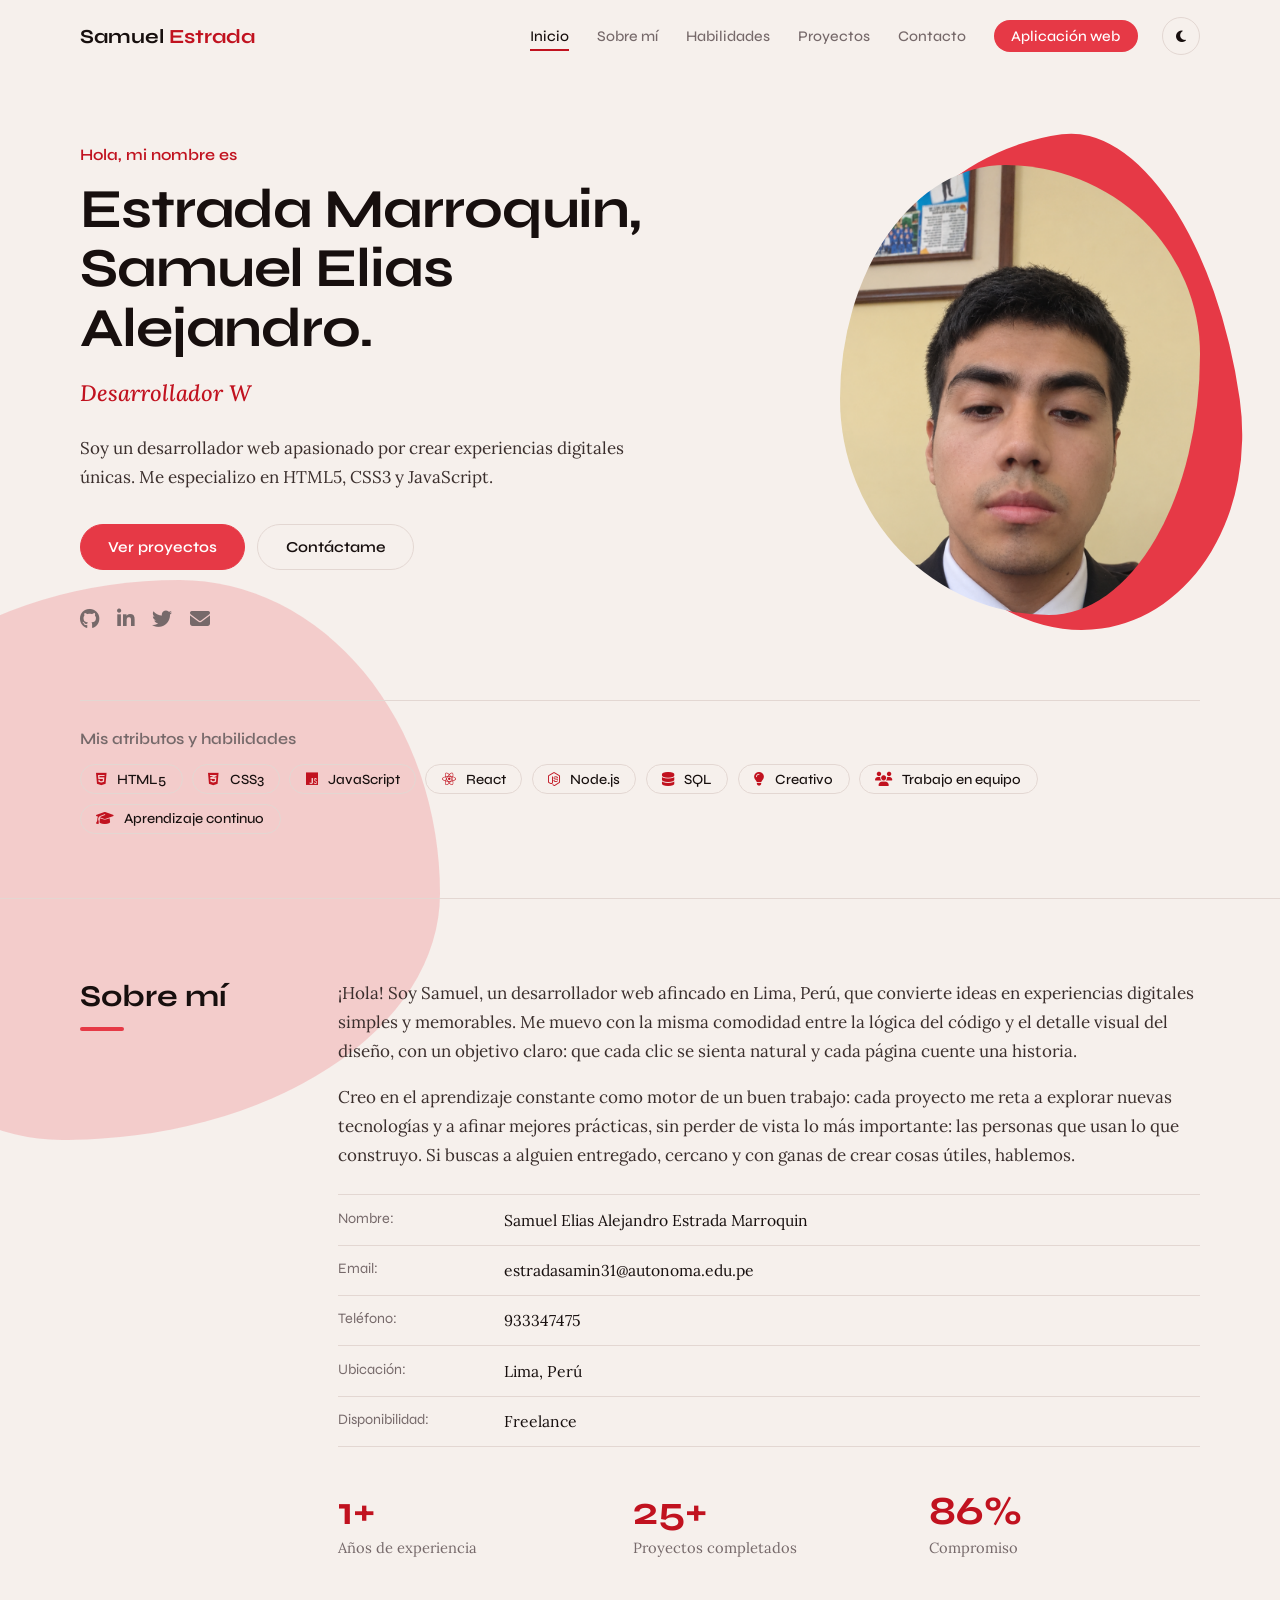
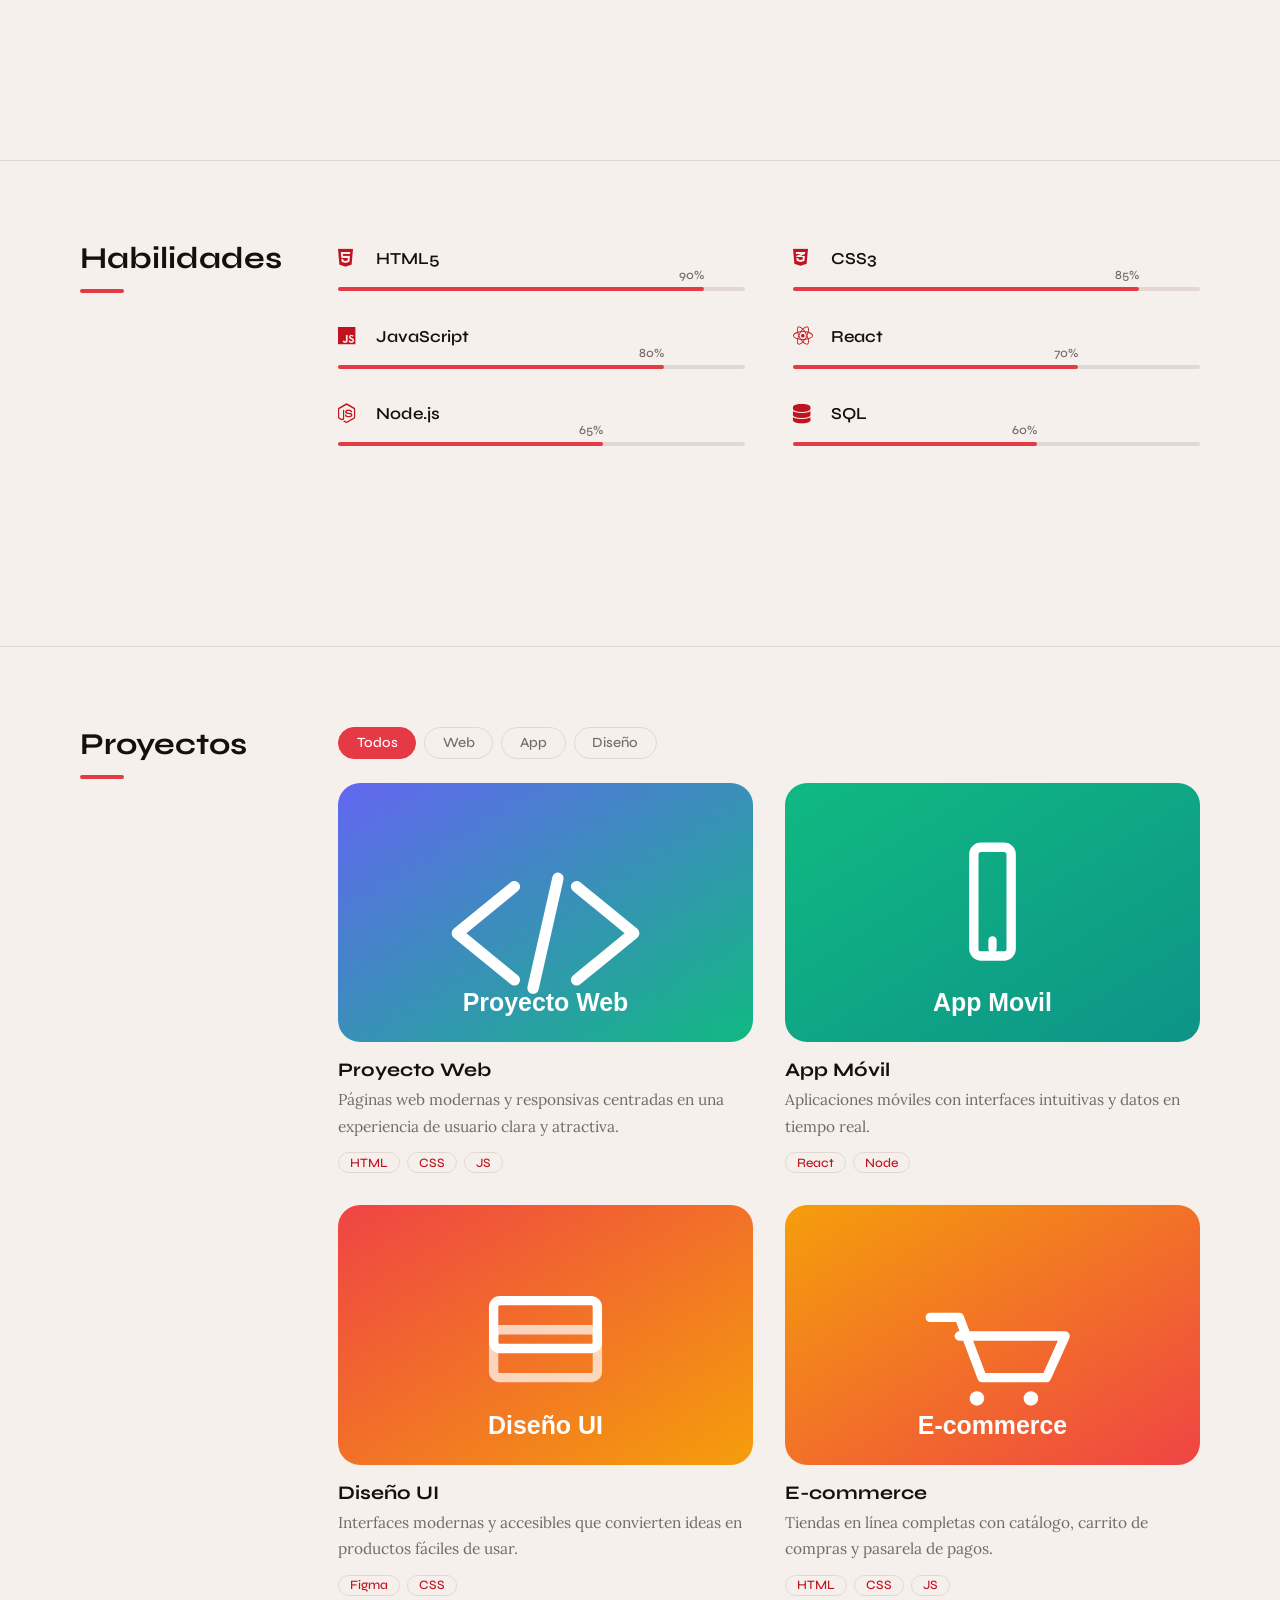
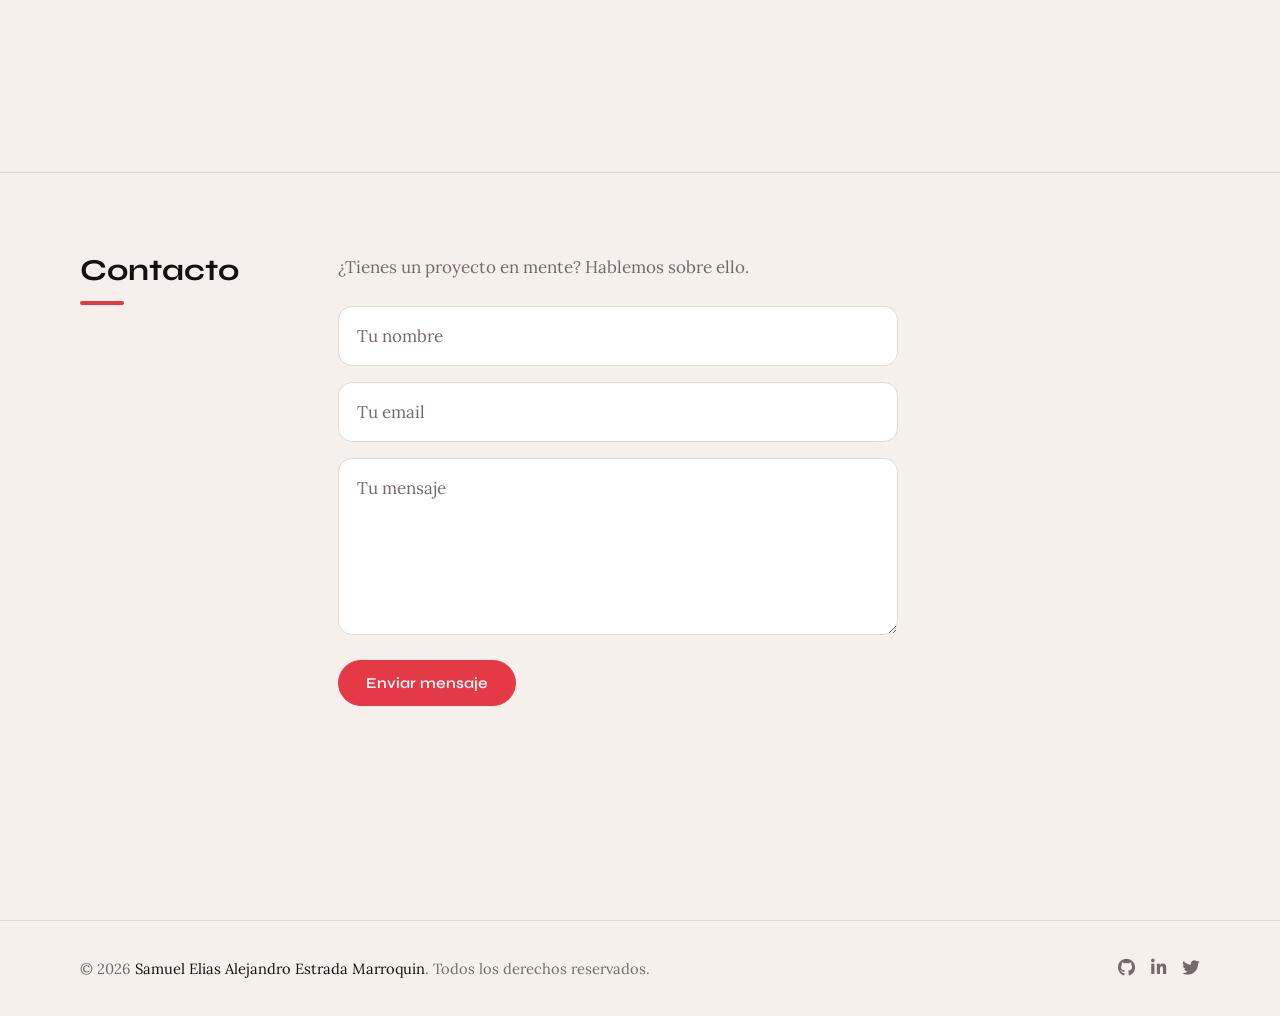
==== commit e280204d: "Update index.html" ====
--- a/index.html
+++ b/index.html
@@ -27,7 +27,7 @@
         <li><a href="#habilidades">Habilidades</a></li>
         <li><a href="#proyectos">Proyectos</a></li>
         <li><a href="#contacto">Contacto</a></li>
-        <li><a href="login.php">Aplicación web</a></li>
+        <li><a href="https://samuelestrada.infinityfreeapp.com/Frontend-main/login.php">Aplicación web</a></li>
       </ul>
       <button class="theme-toggle" id="theme-toggle" aria-label="Cambiar entre modo claro y oscuro">
         <i class="fas fa-sun"></i>
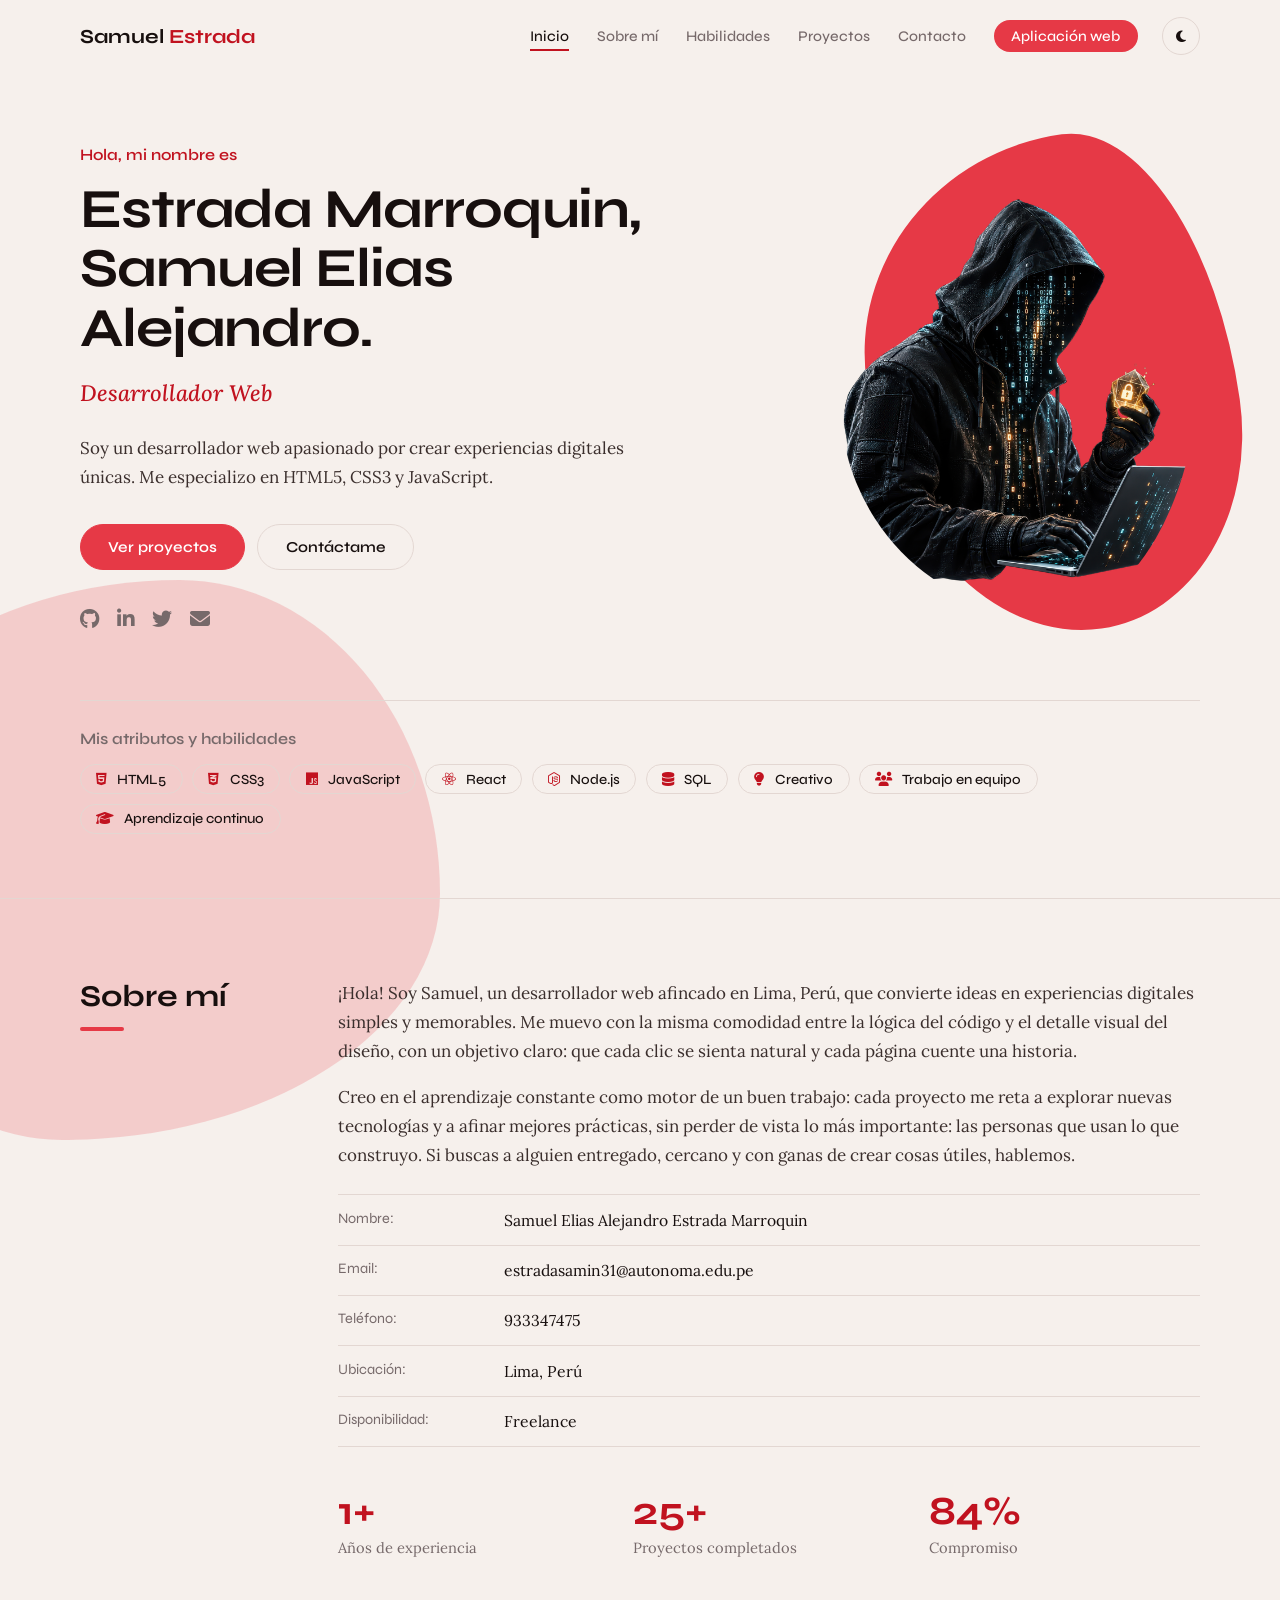
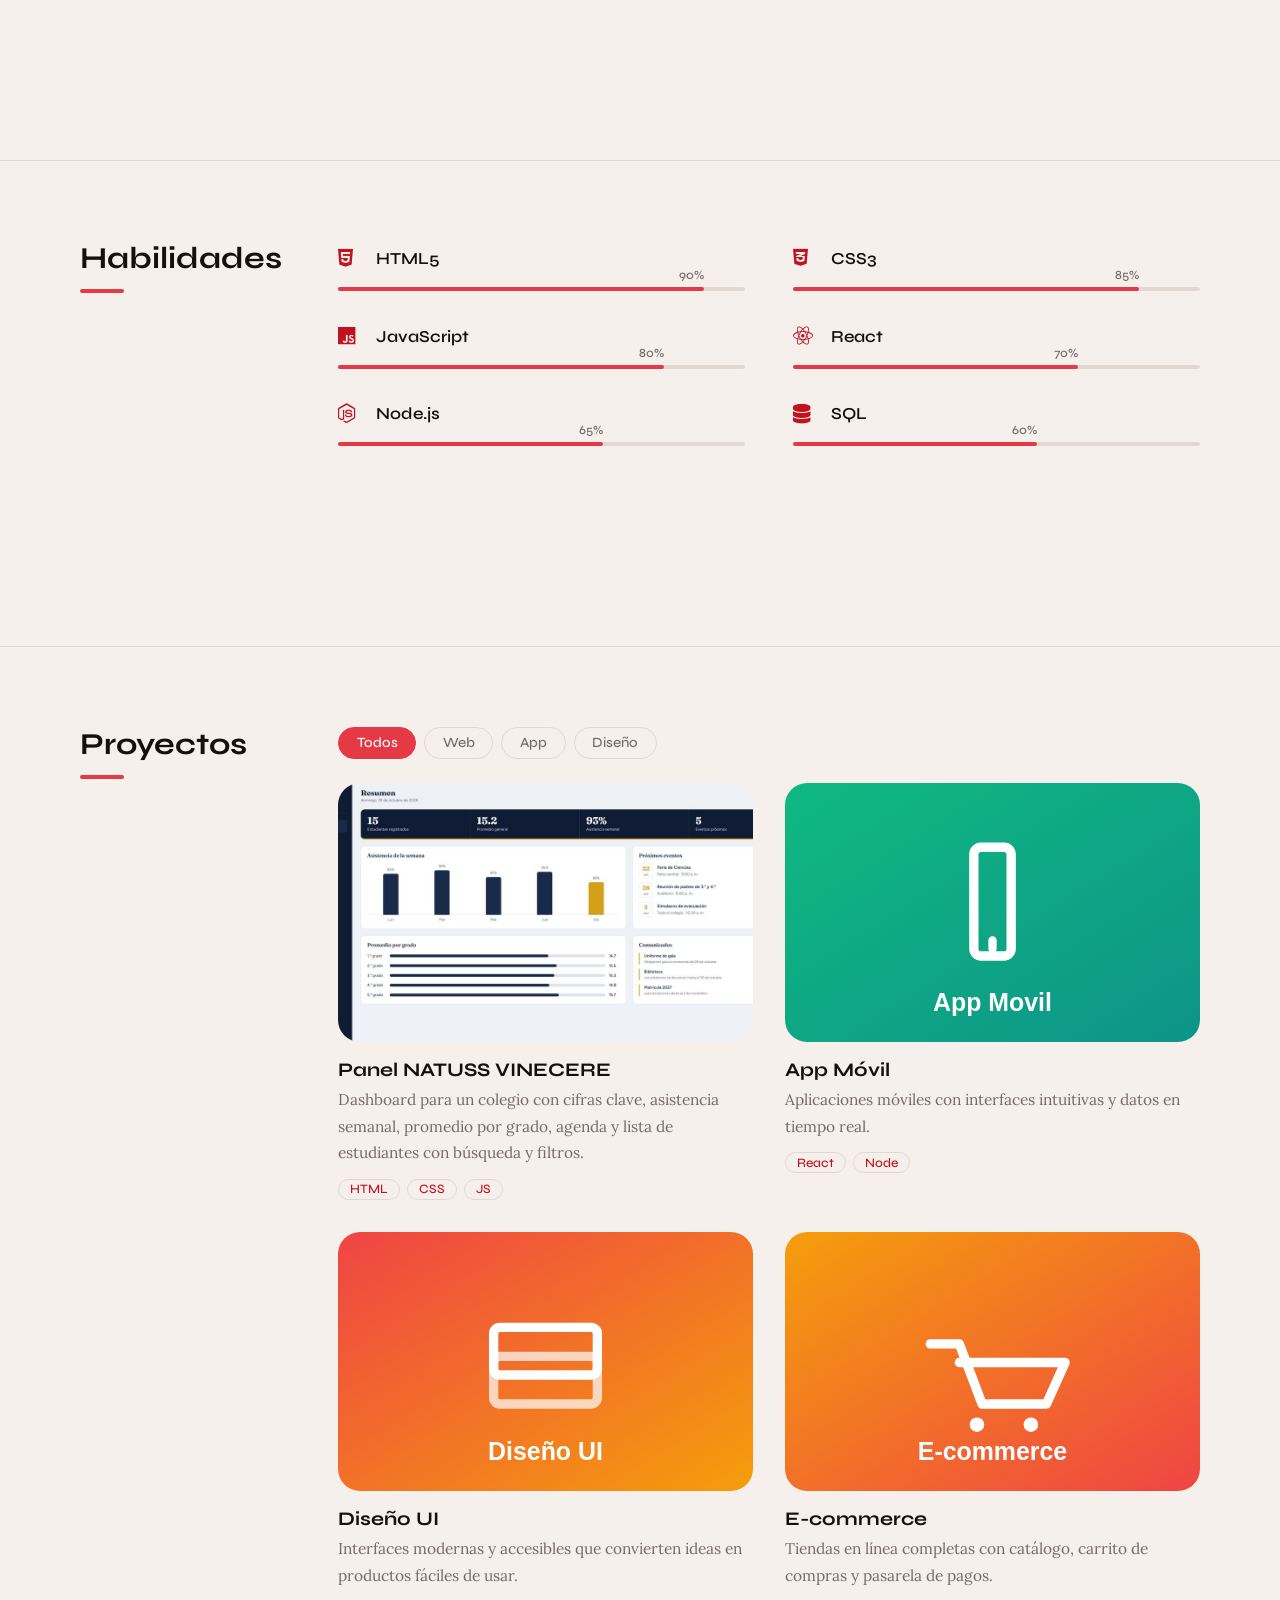
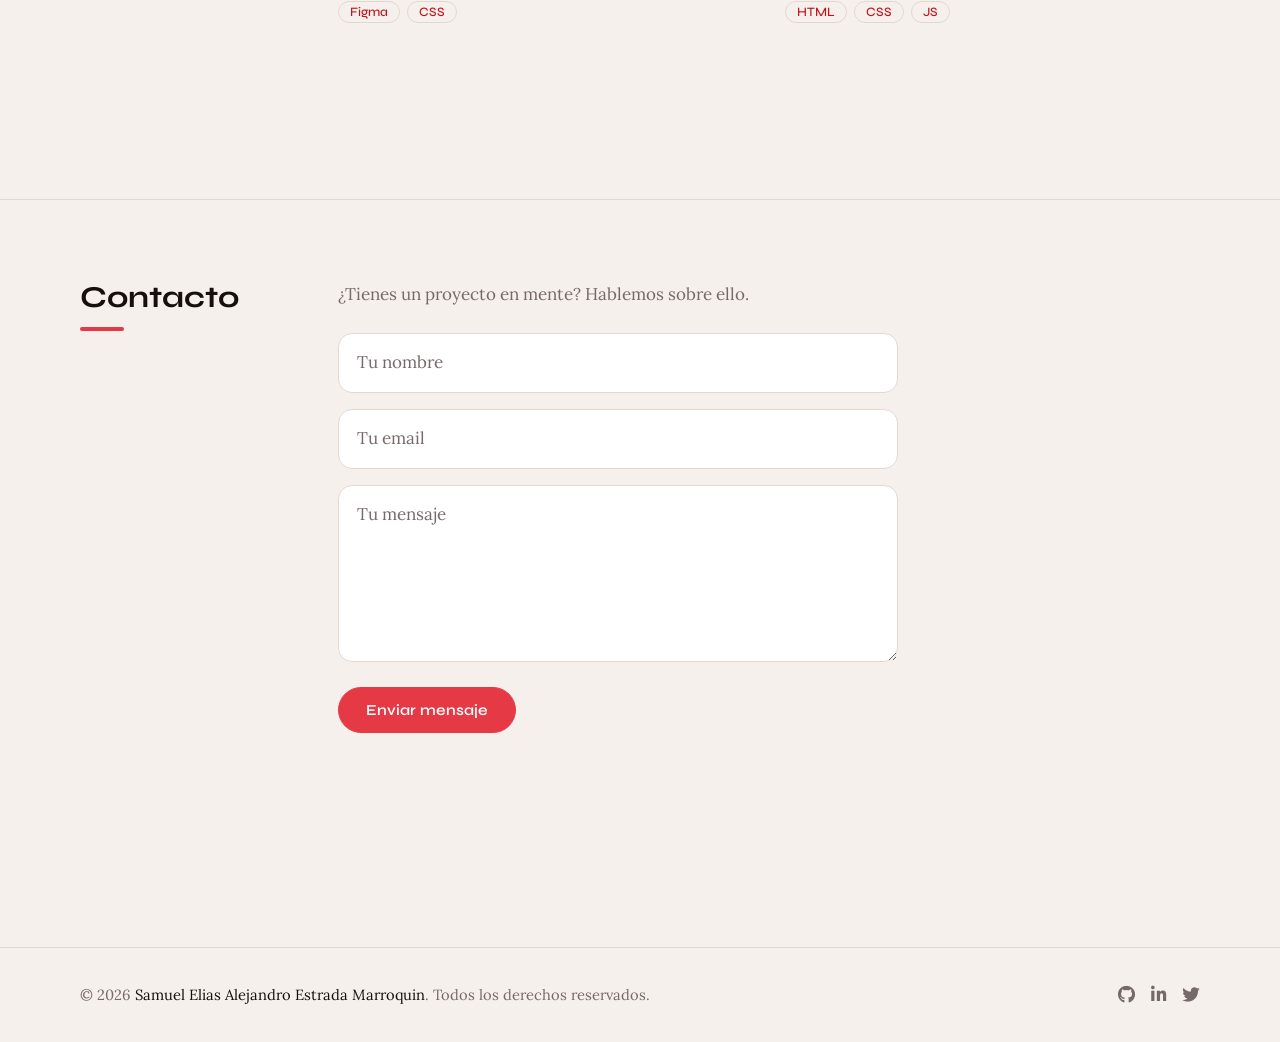
==== commit 09b5b806: "Add files via upload" ====
--- a/index.html
+++ b/index.html
@@ -209,24 +209,24 @@
         </div>
         <div class="projects-grid">
           <div class="project-card" data-category="web">
-            <div class="project-image">
-              <img src="data:image/svg+xml;charset=utf-8,%3Csvg%20xmlns%3D'http%3A%2F%2Fwww.w3.org%2F2000%2Fsvg'%20width%3D'400'%20height%3D'250'%20viewBox%3D'0%200%20400%20250'%3E%3Cdefs%3E%3ClinearGradient%20id%3D'g'%20x1%3D'0'%20y1%3D'0'%20x2%3D'1'%20y2%3D'1'%3E%3Cstop%20offset%3D'0%25'%20stop-color%3D'%236366f1'%2F%3E%3Cstop%20offset%3D'100%25'%20stop-color%3D'%2310b981'%2F%3E%3C%2FlinearGradient%3E%3C%2Fdefs%3E%3Crect%20width%3D'400'%20height%3D'250'%20fill%3D'url(%23g)'%2F%3E%3Cpath%20d%3D'M170%20100%20L115%20145%20L170%20190'%20stroke%3D'%23ffffff'%20stroke-width%3D'11'%20fill%3D'none'%20stroke-linecap%3D'round'%20stroke-linejoin%3D'round'%2F%3E%3Cpath%20d%3D'M230%20100%20L285%20145%20L230%20190'%20stroke%3D'%23ffffff'%20stroke-width%3D'11'%20fill%3D'none'%20stroke-linecap%3D'round'%20stroke-linejoin%3D'round'%2F%3E%3Cpath%20d%3D'M212%2092%20L188%20198'%20stroke%3D'%23ffffff'%20stroke-width%3D'11'%20stroke-linecap%3D'round'%2F%3E%3Ctext%20x%3D'50%25'%20y%3D'220'%20font-family%3D'Arial%2Csans-serif'%20font-size%3D'24'%20fill%3D'%23ffffff'%20text-anchor%3D'middle'%20font-weight%3D'bold'%3EProyecto%20Web%3C%2Ftext%3E%3C%2Fsvg%3E" alt="Proyecto Web">
-              <div class="project-overlay">
-                <div class="overlay-links">
-                  <a href="#" aria-label="Ver código"><i class="fab fa-github"></i></a>
-                  <a href="#" aria-label="Ver demo"><i class="fas fa-external-link-alt"></i></a>
-                </div>
-              </div>
-            </div>
-            <div class="project-info">
-              <h3>Proyecto Web</h3>
-              <p>Páginas web modernas y responsivas centradas en una experiencia de usuario clara y atractiva.</p>
-              <div class="project-tags">
-                <span>HTML</span><span>CSS</span><span>JS</span>
-              </div>
-            </div>
-          </div>
-          <div class="project-card" data-category="app">
+        <div class="project-image">
+          <img src="proyecto-colegio.jpg" alt="Panel del colegio NATUSS VINECERE con cifras, asistencia semanal y próximos eventos" loading="lazy">
+          <div class="project-overlay">
+            <div class="overlay-links">
+              <a href="https://github.com/Estradasamin31/colegio-natuss-vinecere" target="_blank" rel="noopener noreferrer" aria-label="Ver código"><i class="fab fa-github"></i></a>
+              <a href="https://estradasamin31.github.io/colegio-natuss-vinecere/" target="_blank" rel="noopener noreferrer" aria-label="Ver demo"><i class="fas fa-external-link-alt"></i></a>
+            </div>
+          </div>
+        </div>
+        <div class="project-info">
+          <h3><a href="https://estradasamin31.github.io/colegio-natuss-vinecere/" target="_blank" rel="noopener noreferrer">Panel NATUSS VINECERE</a></h3>
+          <p>Dashboard para un colegio con cifras clave, asistencia semanal, promedio por grado, agenda y lista de estudiantes con búsqueda y filtros.</p>
+          <div class="project-tags">
+            <span>HTML</span><span>CSS</span><span>JS</span>
+          </div>
+        </div>
+      </div>
+      <div class="project-card" data-category="app">
             <div class="project-image">
               <img src="data:image/svg+xml;charset=utf-8,%3Csvg%20xmlns%3D'http%3A%2F%2Fwww.w3.org%2F2000%2Fsvg'%20width%3D'400'%20height%3D'250'%20viewBox%3D'0%200%20400%20250'%3E%3Cdefs%3E%3ClinearGradient%20id%3D'g'%20x1%3D'0'%20y1%3D'0'%20x2%3D'1'%20y2%3D'1'%3E%3Cstop%20offset%3D'0%25'%20stop-color%3D'%2310b981'%2F%3E%3Cstop%20offset%3D'100%25'%20stop-color%3D'%230d9488'%2F%3E%3C%2FlinearGradient%3E%3C%2Fdefs%3E%3Crect%20width%3D'400'%20height%3D'250'%20fill%3D'url(%23g)'%2F%3E%3Crect%20x%3D'182'%20y%3D'62'%20width%3D'36'%20height%3D'105'%20rx%3D'7'%20fill%3D'none'%20stroke%3D'%23ffffff'%20stroke-width%3D'9'%2F%3E%3Cline%20x1%3D'200'%20y1%3D'152'%20x2%3D'200'%20y2%3D'160'%20stroke%3D'%23ffffff'%20stroke-width%3D'8'%20stroke-linecap%3D'round'%2F%3E%3Ctext%20x%3D'50%25'%20y%3D'220'%20font-family%3D'Arial%2Csans-serif'%20font-size%3D'24'%20fill%3D'%23ffffff'%20text-anchor%3D'middle'%20font-weight%3D'bold'%3EApp%20Movil%3C%2Ftext%3E%3C%2Fsvg%3E" alt="App Móvil">
               <div class="project-overlay">
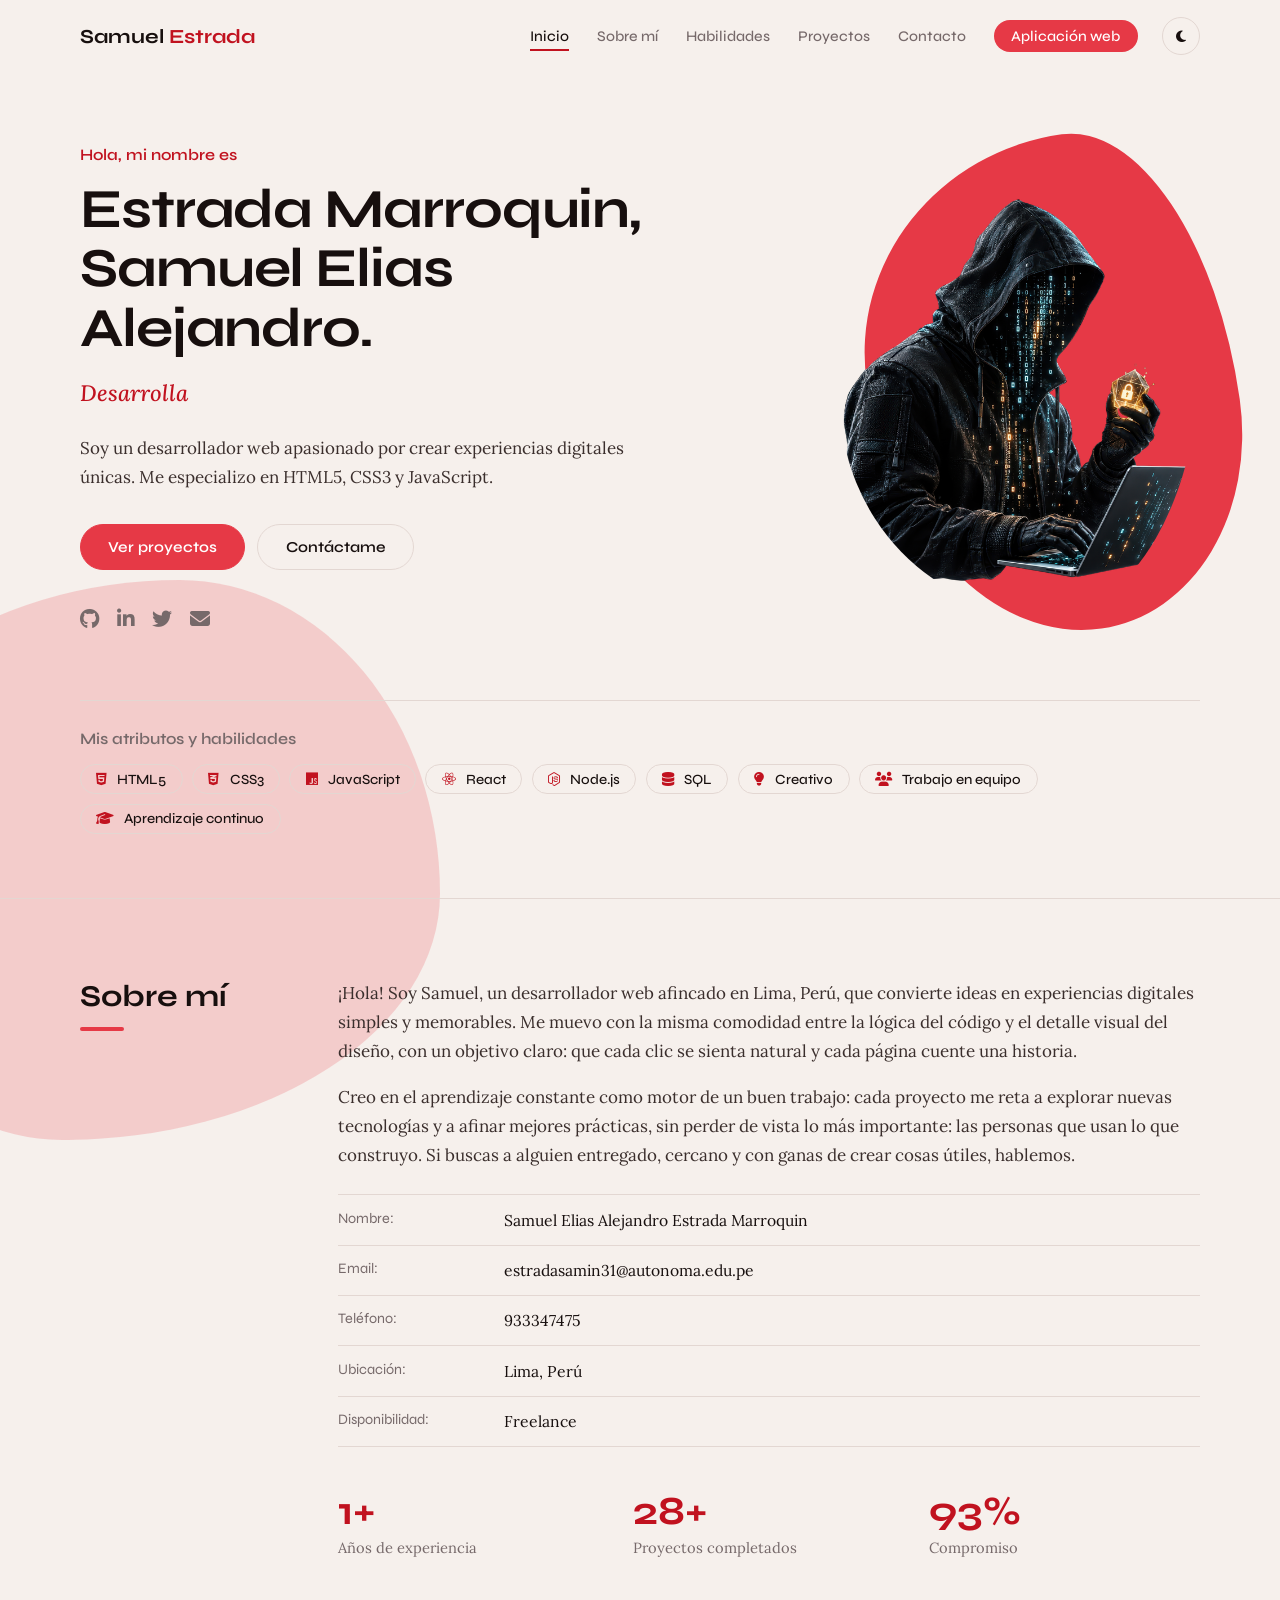
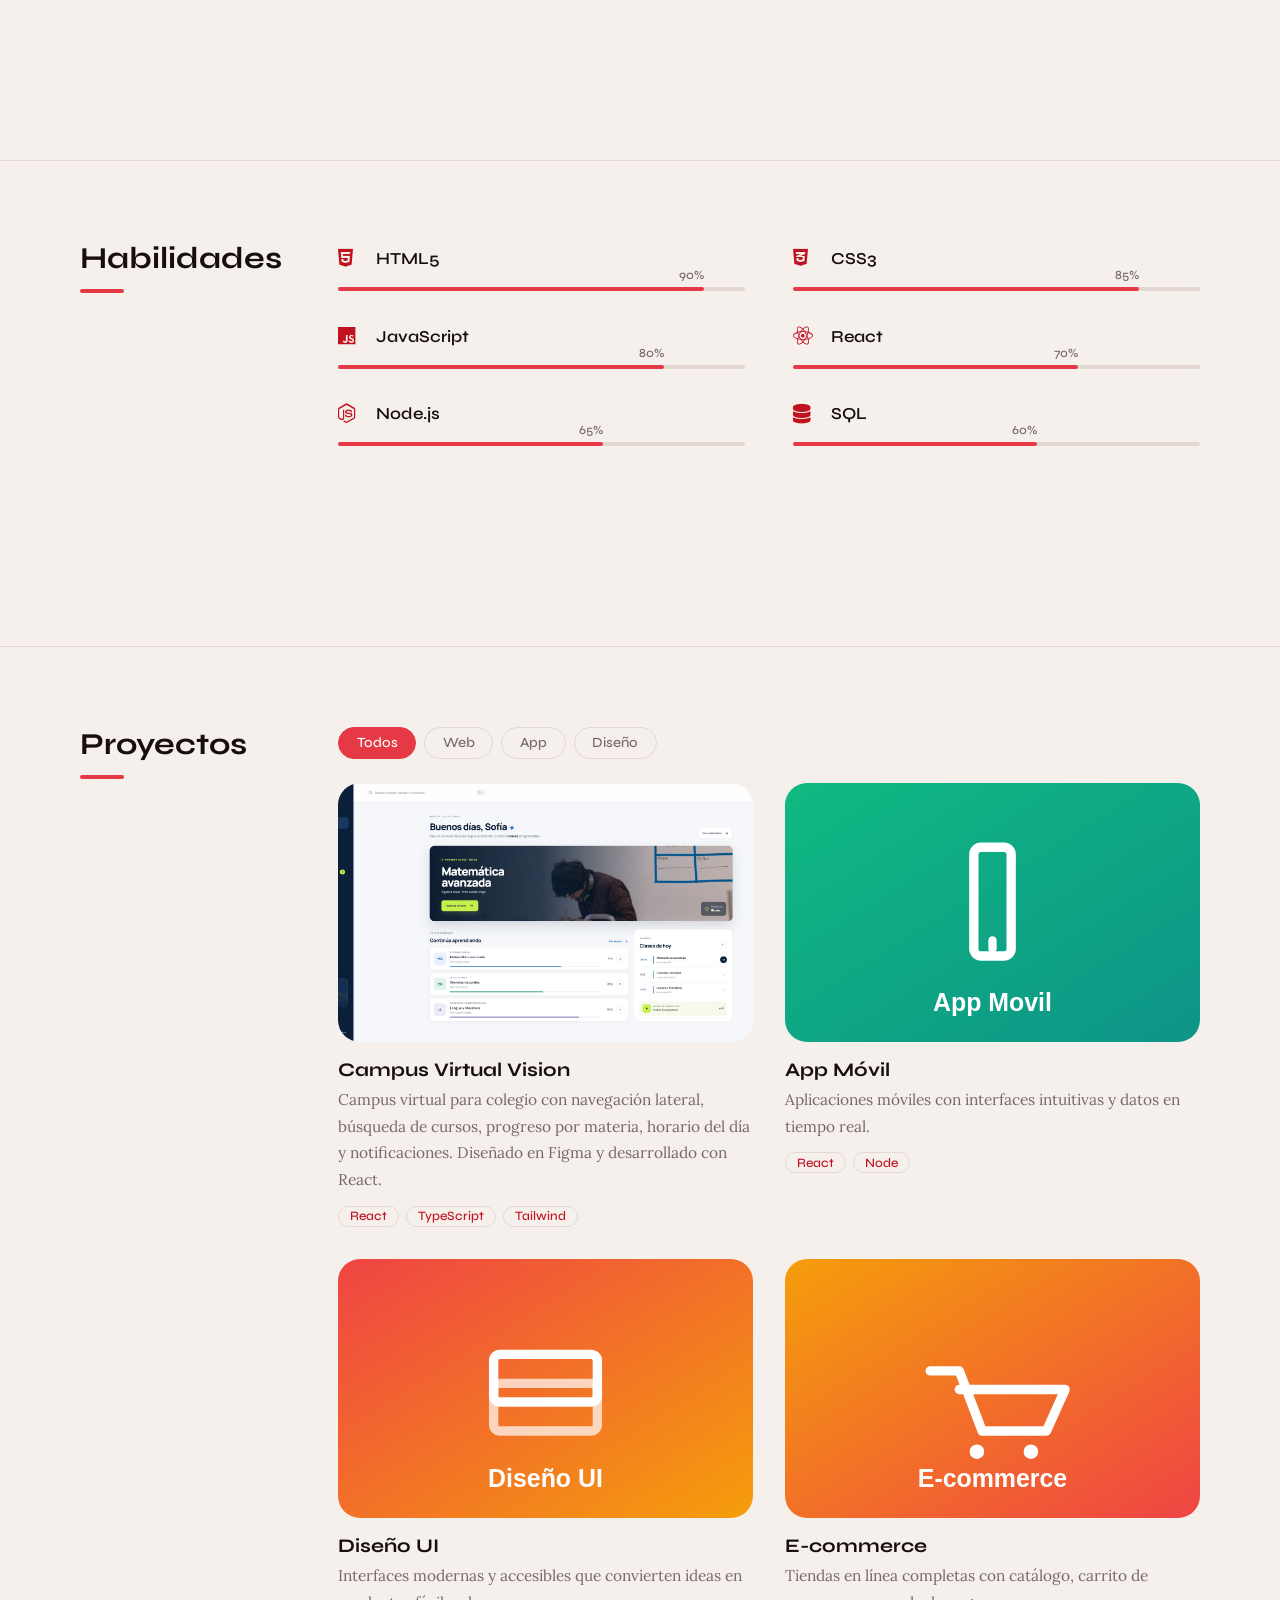
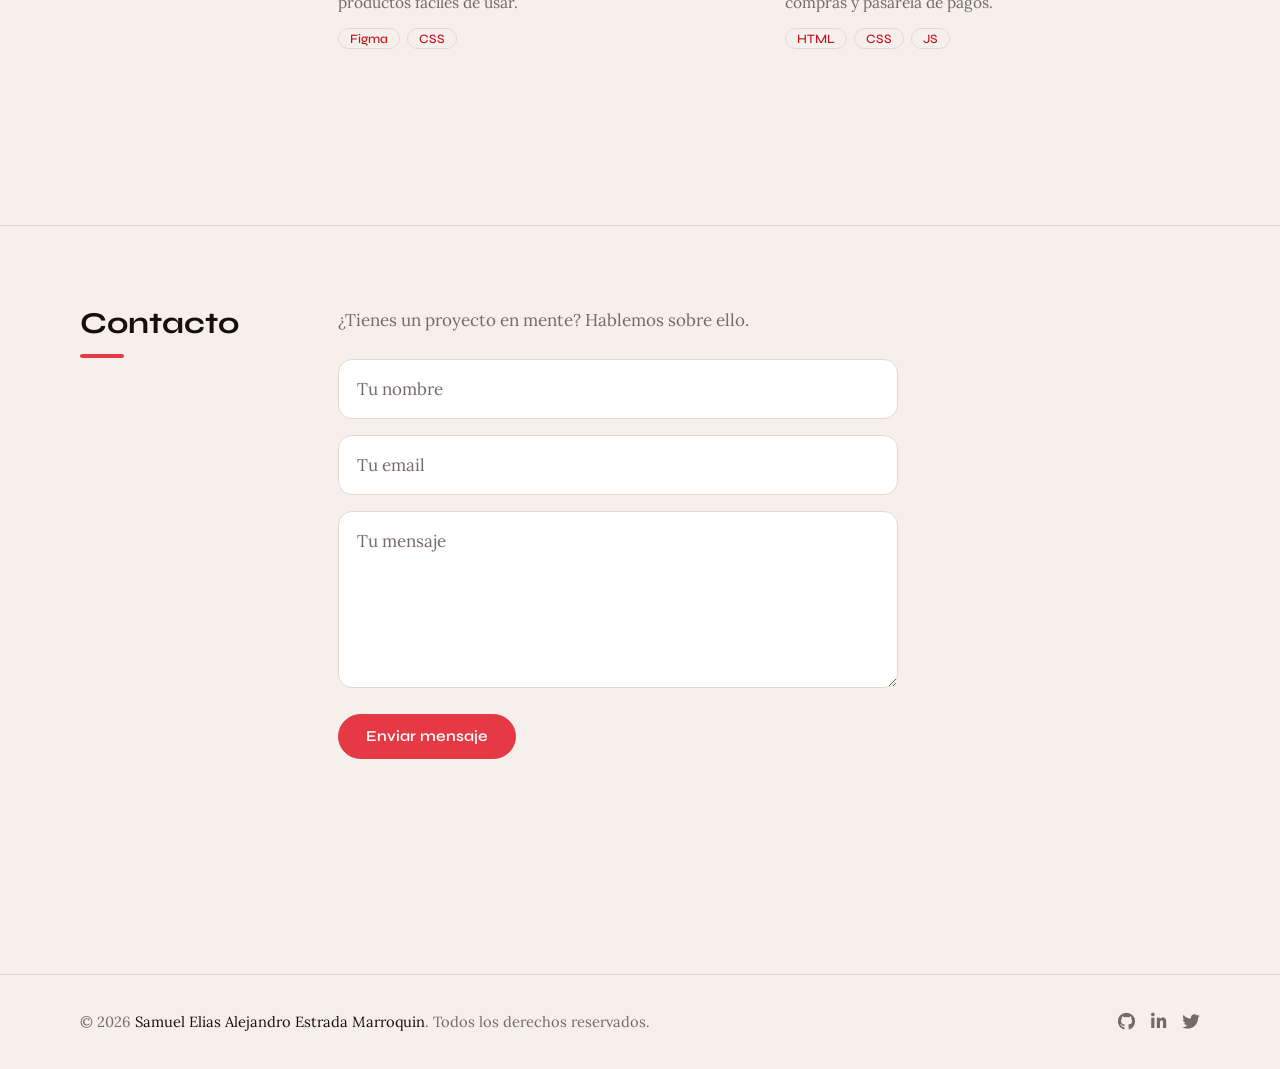
==== commit 69d4873c: "Update project details for Campus Virtual Vision" ====
--- a/index.html
+++ b/index.html
@@ -210,7 +210,7 @@
         <div class="projects-grid">
           <div class="project-card" data-category="web">
         <div class="project-image">
-          <img src="proyecto-colegio.jpg" alt="Panel del colegio NATUSS VINECERE con cifras, asistencia semanal y próximos eventos" loading="lazy">
+          <img src="proyecto-colegio.jpg" alt="Campus virtual Vision con menú, cursos, progreso y horario del día" loading="lazy">
           <div class="project-overlay">
             <div class="overlay-links">
               <a href="https://github.com/Estradasamin31/colegio-natuss-vinecere" target="_blank" rel="noopener noreferrer" aria-label="Ver código"><i class="fab fa-github"></i></a>
@@ -219,10 +219,10 @@
           </div>
         </div>
         <div class="project-info">
-          <h3><a href="https://estradasamin31.github.io/colegio-natuss-vinecere/" target="_blank" rel="noopener noreferrer">Panel NATUSS VINECERE</a></h3>
-          <p>Dashboard para un colegio con cifras clave, asistencia semanal, promedio por grado, agenda y lista de estudiantes con búsqueda y filtros.</p>
+          <h3><a href="https://estradasamin31.github.io/colegio-natuss-vinecere/" target="_blank" rel="noopener noreferrer">Campus Virtual Vision</a></h3>
+          <p>Campus virtual para colegio con navegación lateral, búsqueda de cursos, progreso por materia, horario del día y notificaciones. Diseñado en Figma y desarrollado con React.</p>
           <div class="project-tags">
-            <span>HTML</span><span>CSS</span><span>JS</span>
+           <span>React</span><span>TypeScript</span><span>Tailwind</span>
           </div>
         </div>
       </div>
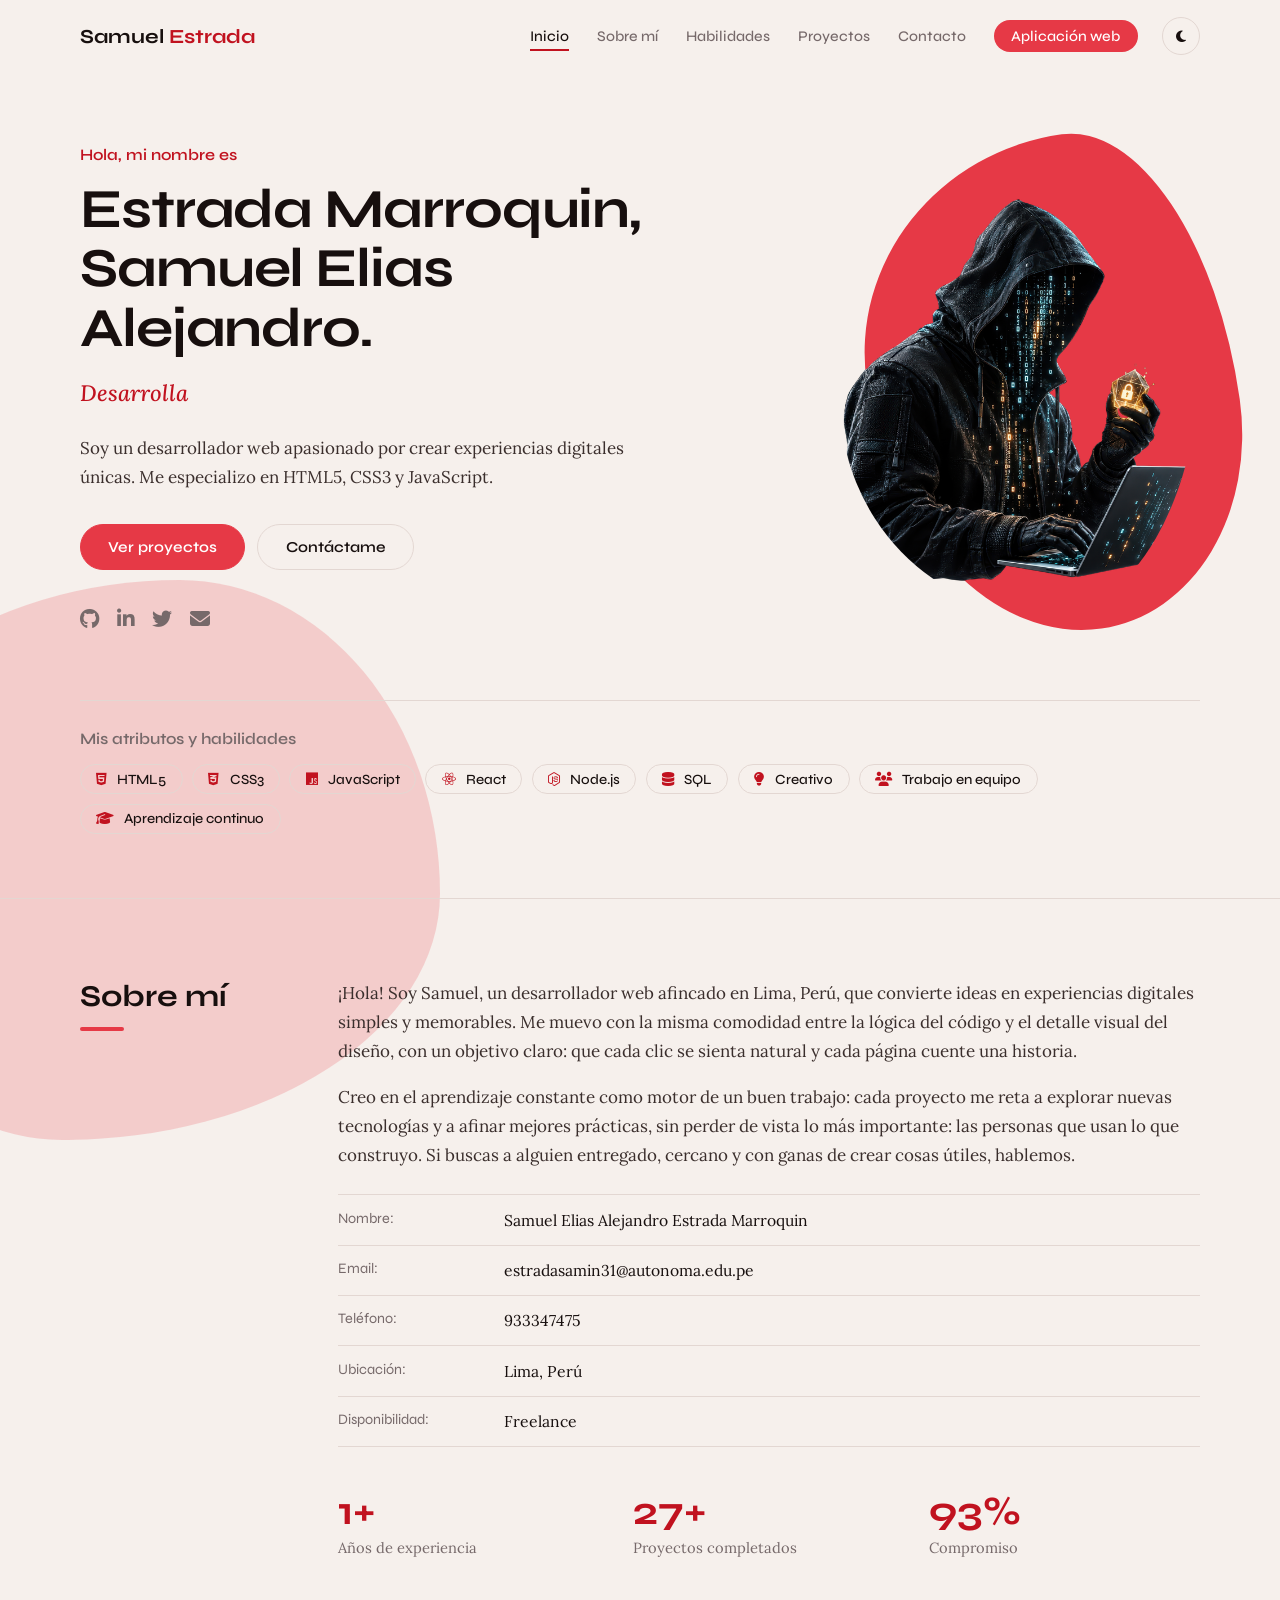
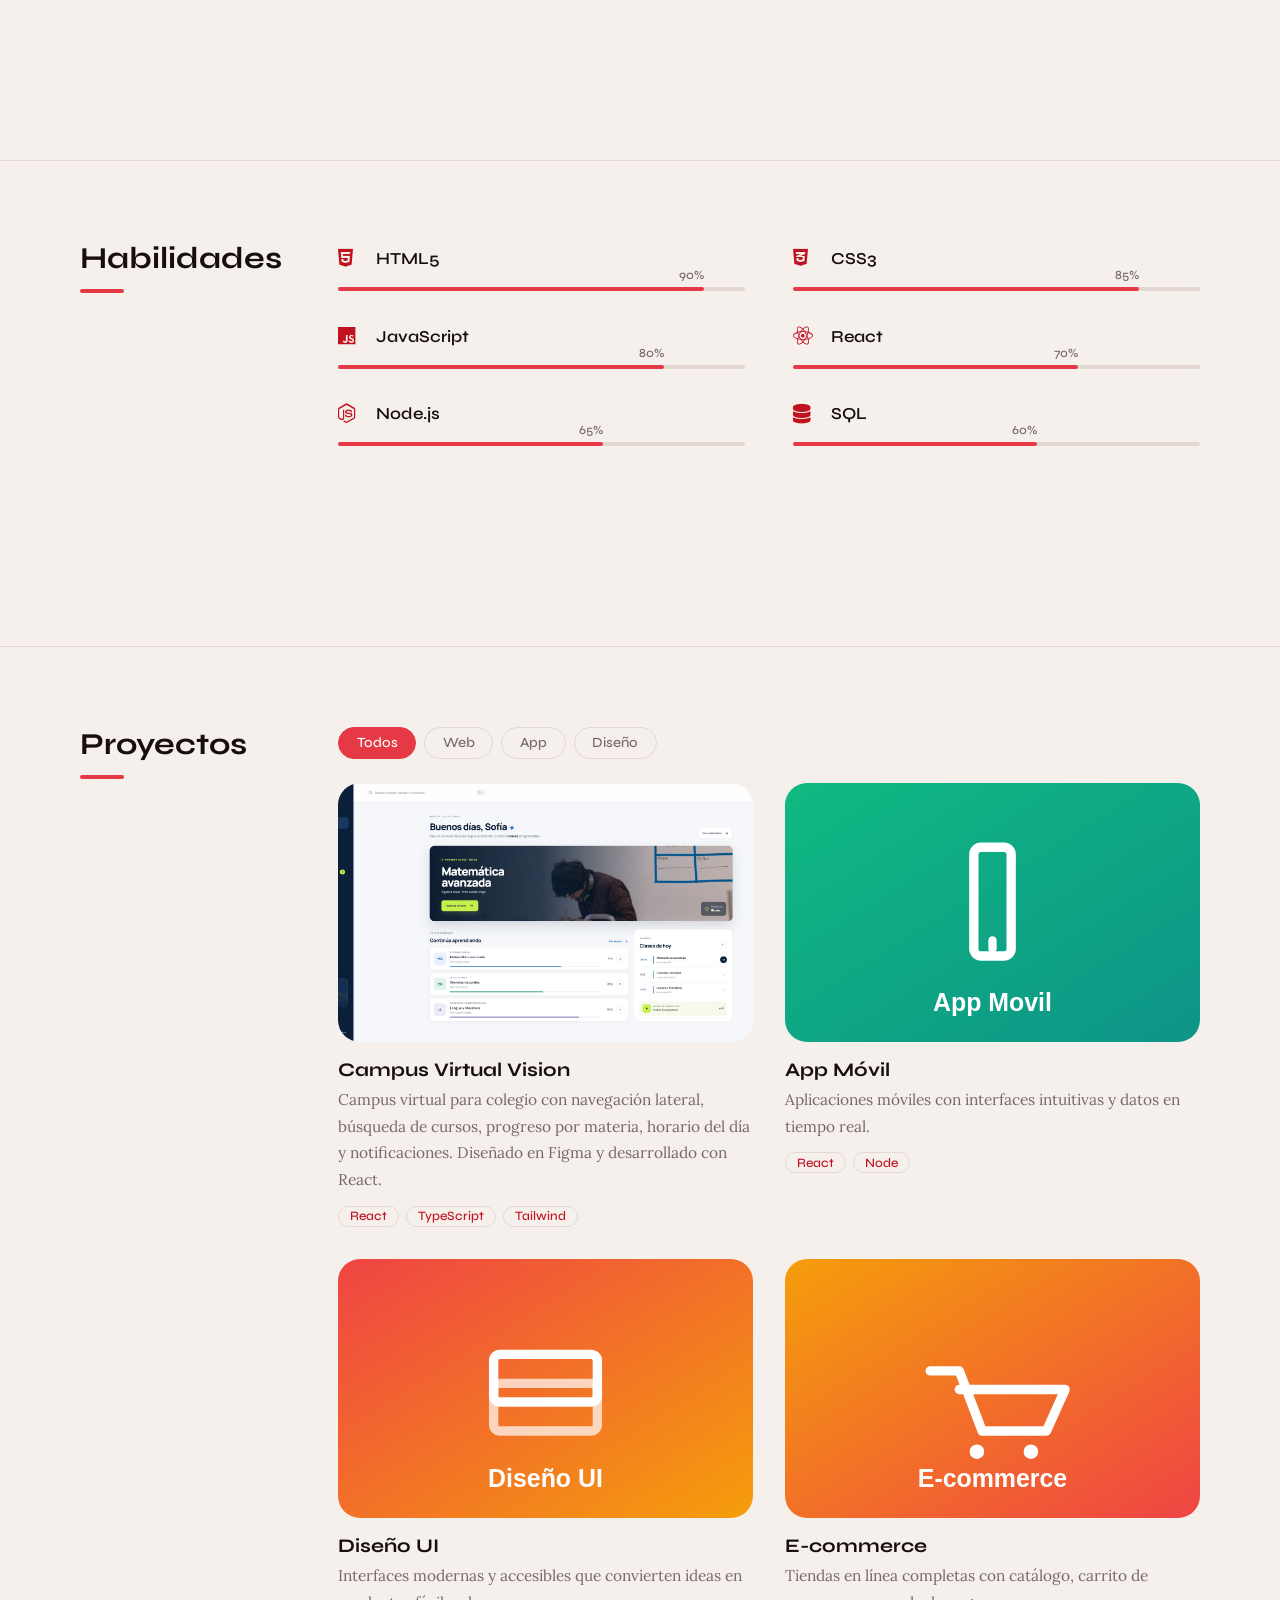
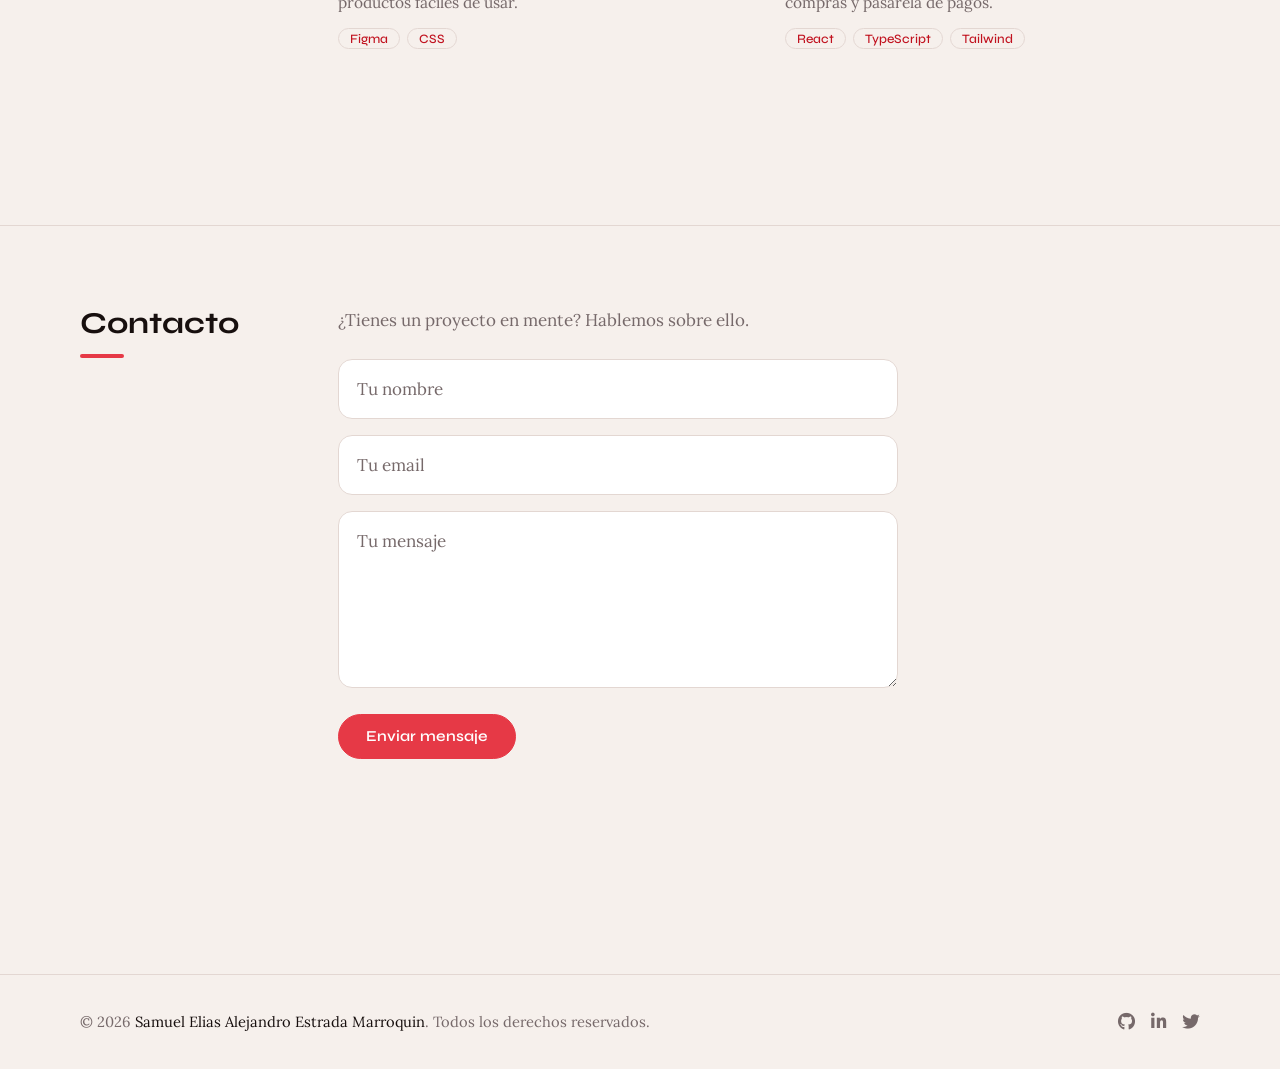
==== commit ee7f8abb: "Fix formatting of project descriptions and tags" ====
--- a/index.html
+++ b/index.html
@@ -220,9 +220,9 @@
         </div>
         <div class="project-info">
           <h3><a href="https://estradasamin31.github.io/colegio-natuss-vinecere/" target="_blank" rel="noopener noreferrer">Campus Virtual Vision</a></h3>
-          <p>Campus virtual para colegio con navegación lateral, búsqueda de cursos, progreso por materia, horario del día y notificaciones. Diseñado en Figma y desarrollado con React.</p>
+         <p>Campus virtual para colegio con navegación lateral, búsqueda de cursos, progreso por materia, horario del día y notificaciones. Diseñado en Figma y desarrollado con React.</p>
           <div class="project-tags">
-           <span>React</span><span>TypeScript</span><span>Tailwind</span>
+          <span>React</span><span>TypeScript</span><span>Tailwind</span>
           </div>
         </div>
       </div>
@@ -276,7 +276,7 @@
               <h3>E-commerce</h3>
               <p>Tiendas en línea completas con catálogo, carrito de compras y pasarela de pagos.</p>
               <div class="project-tags">
-                <span>HTML</span><span>CSS</span><span>JS</span>
+                <span>React</span><span>TypeScript</span><span>Tailwind</span>
               </div>
             </div>
           </div>
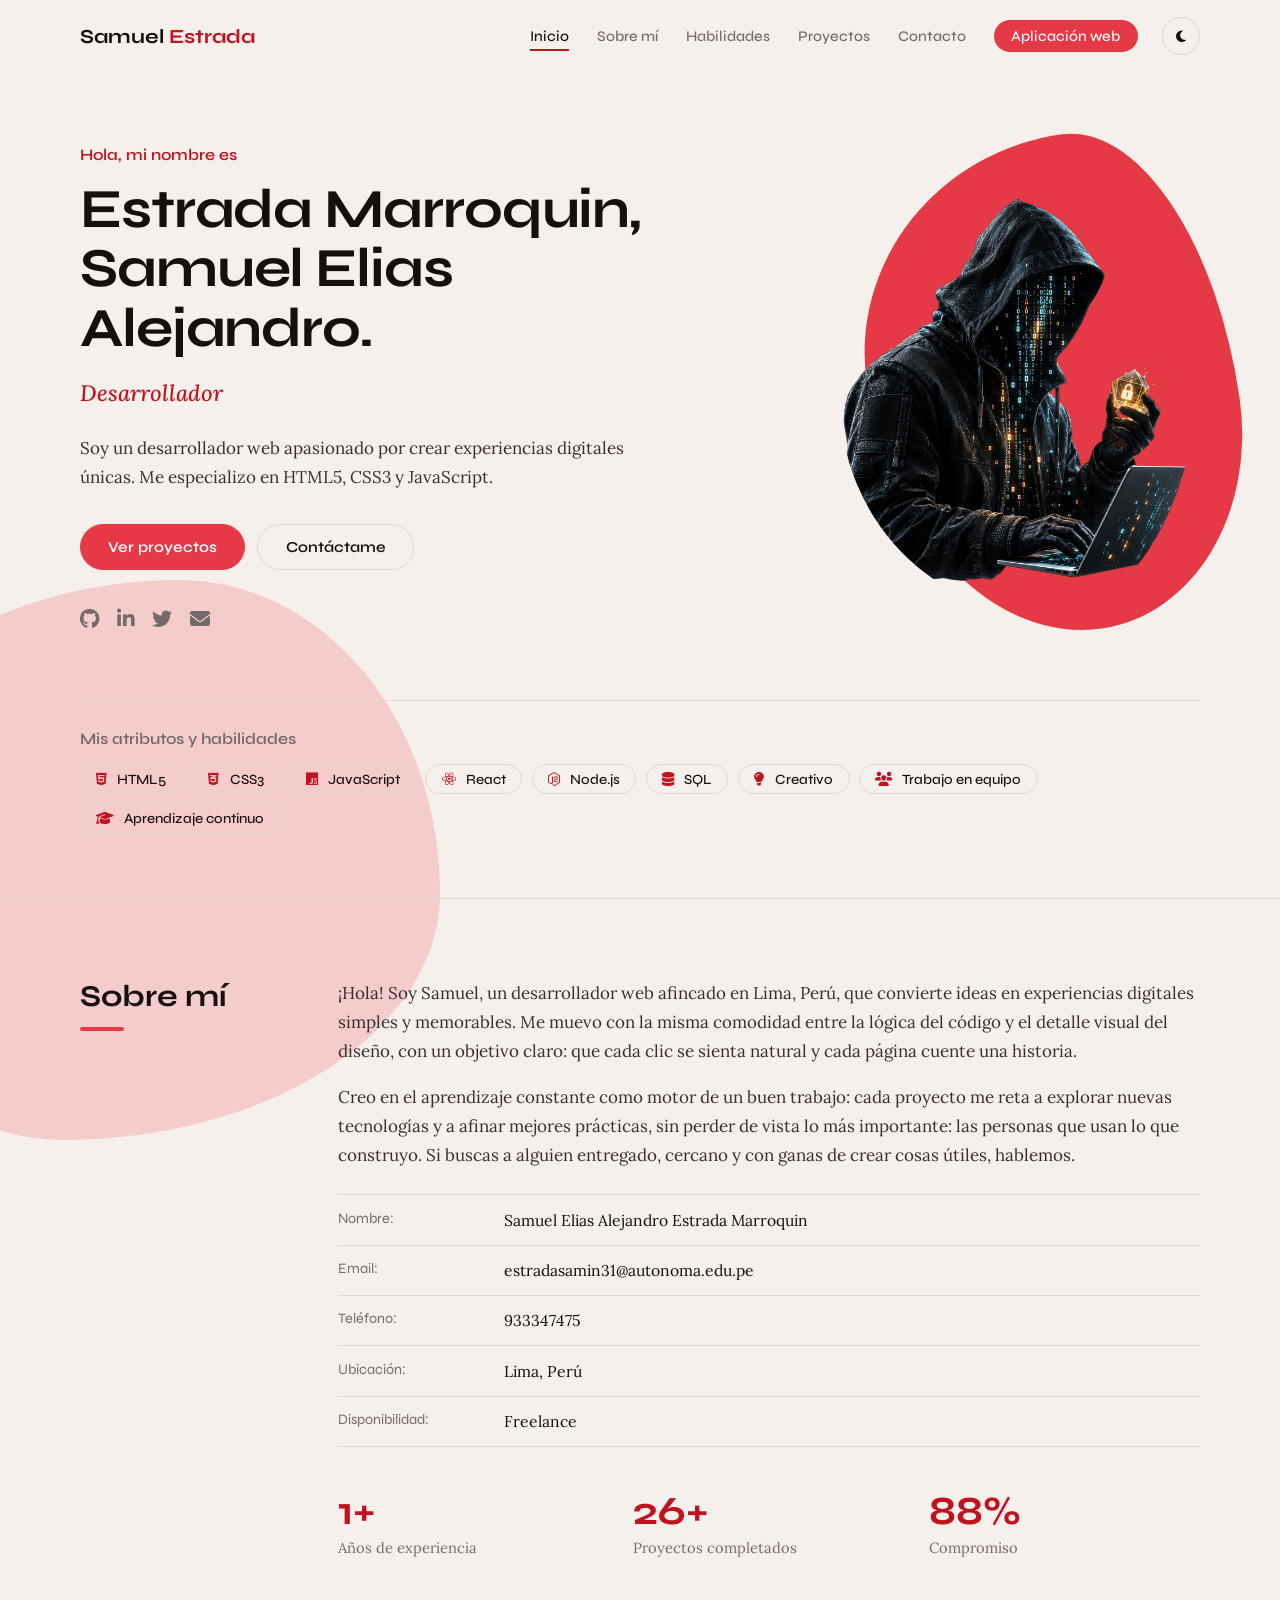
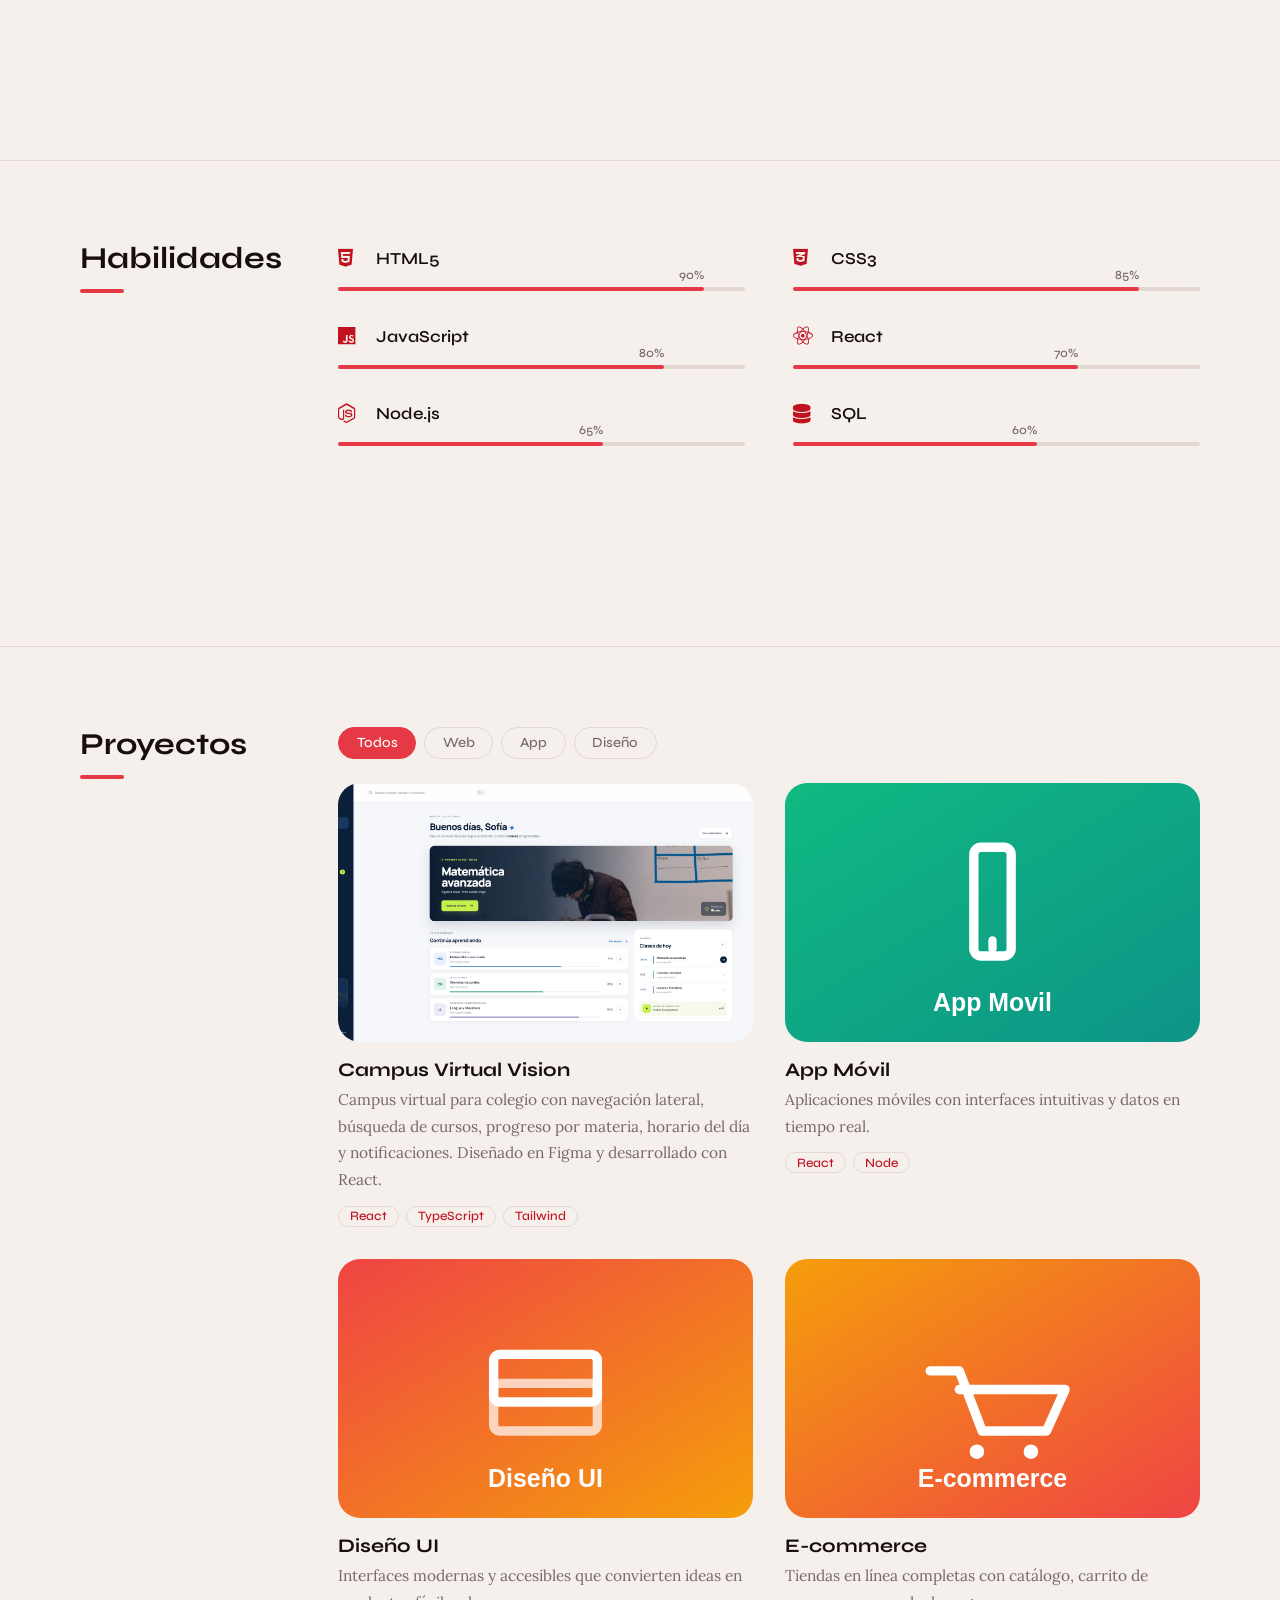
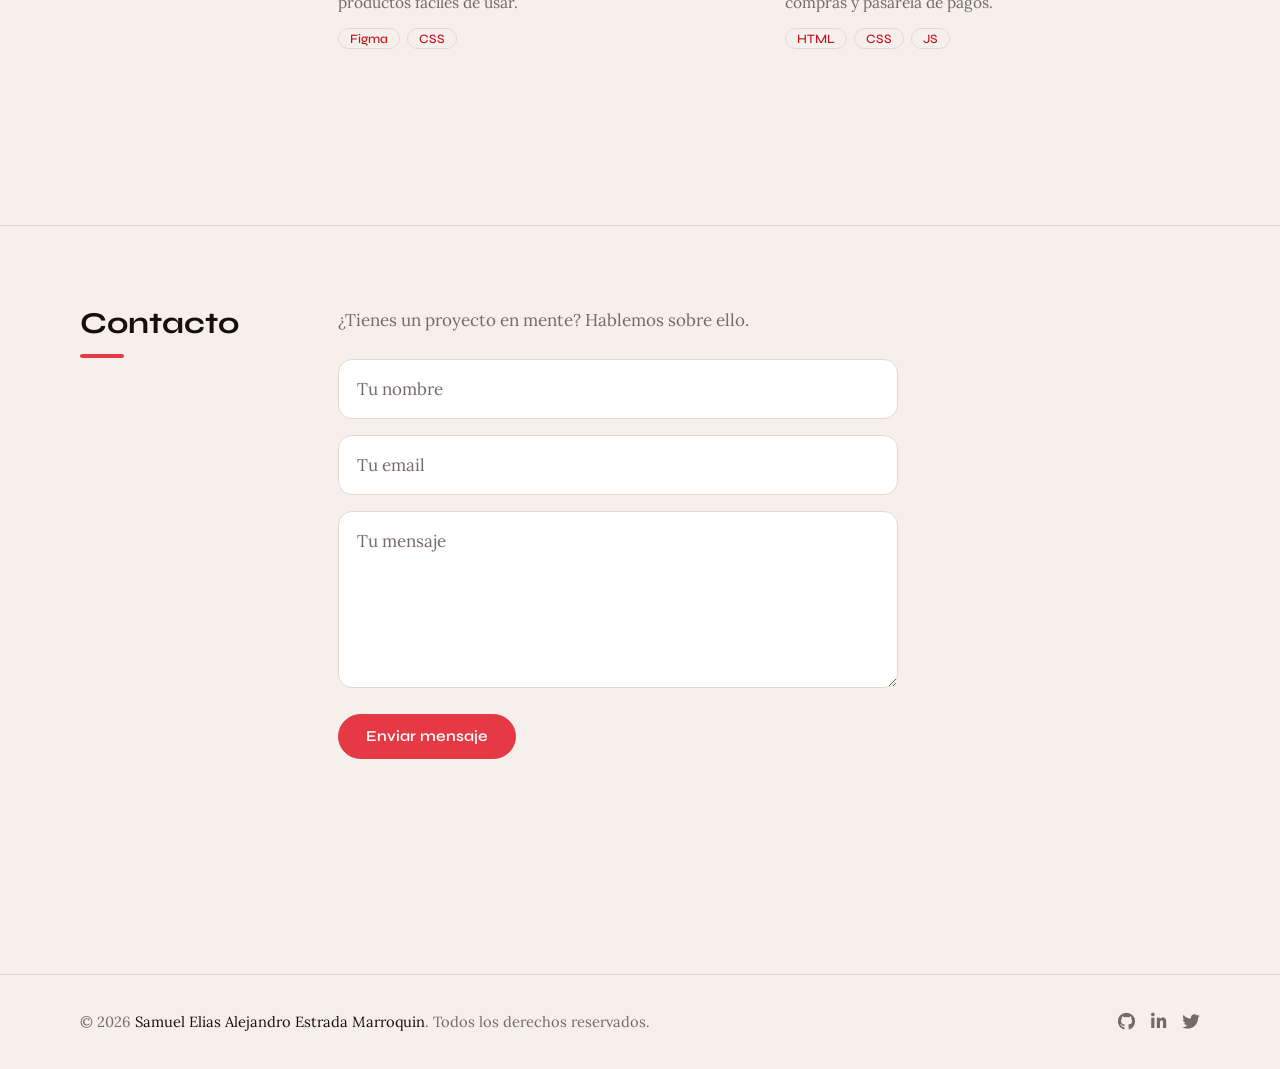
==== commit 016dec65: "Add files via upload" ====
--- a/index.html
+++ b/index.html
@@ -220,9 +220,9 @@
         </div>
         <div class="project-info">
           <h3><a href="https://estradasamin31.github.io/colegio-natuss-vinecere/" target="_blank" rel="noopener noreferrer">Campus Virtual Vision</a></h3>
-         <p>Campus virtual para colegio con navegación lateral, búsqueda de cursos, progreso por materia, horario del día y notificaciones. Diseñado en Figma y desarrollado con React.</p>
+          <p>Campus virtual para colegio con navegación lateral, búsqueda de cursos, progreso por materia, horario del día y notificaciones. Diseñado en Figma y desarrollado con React.</p>
           <div class="project-tags">
-          <span>React</span><span>TypeScript</span><span>Tailwind</span>
+           <span>React</span><span>TypeScript</span><span>Tailwind</span>
           </div>
         </div>
       </div>
@@ -276,7 +276,7 @@
               <h3>E-commerce</h3>
               <p>Tiendas en línea completas con catálogo, carrito de compras y pasarela de pagos.</p>
               <div class="project-tags">
-                <span>React</span><span>TypeScript</span><span>Tailwind</span>
+                <span>HTML</span><span>CSS</span><span>JS</span>
               </div>
             </div>
           </div>
